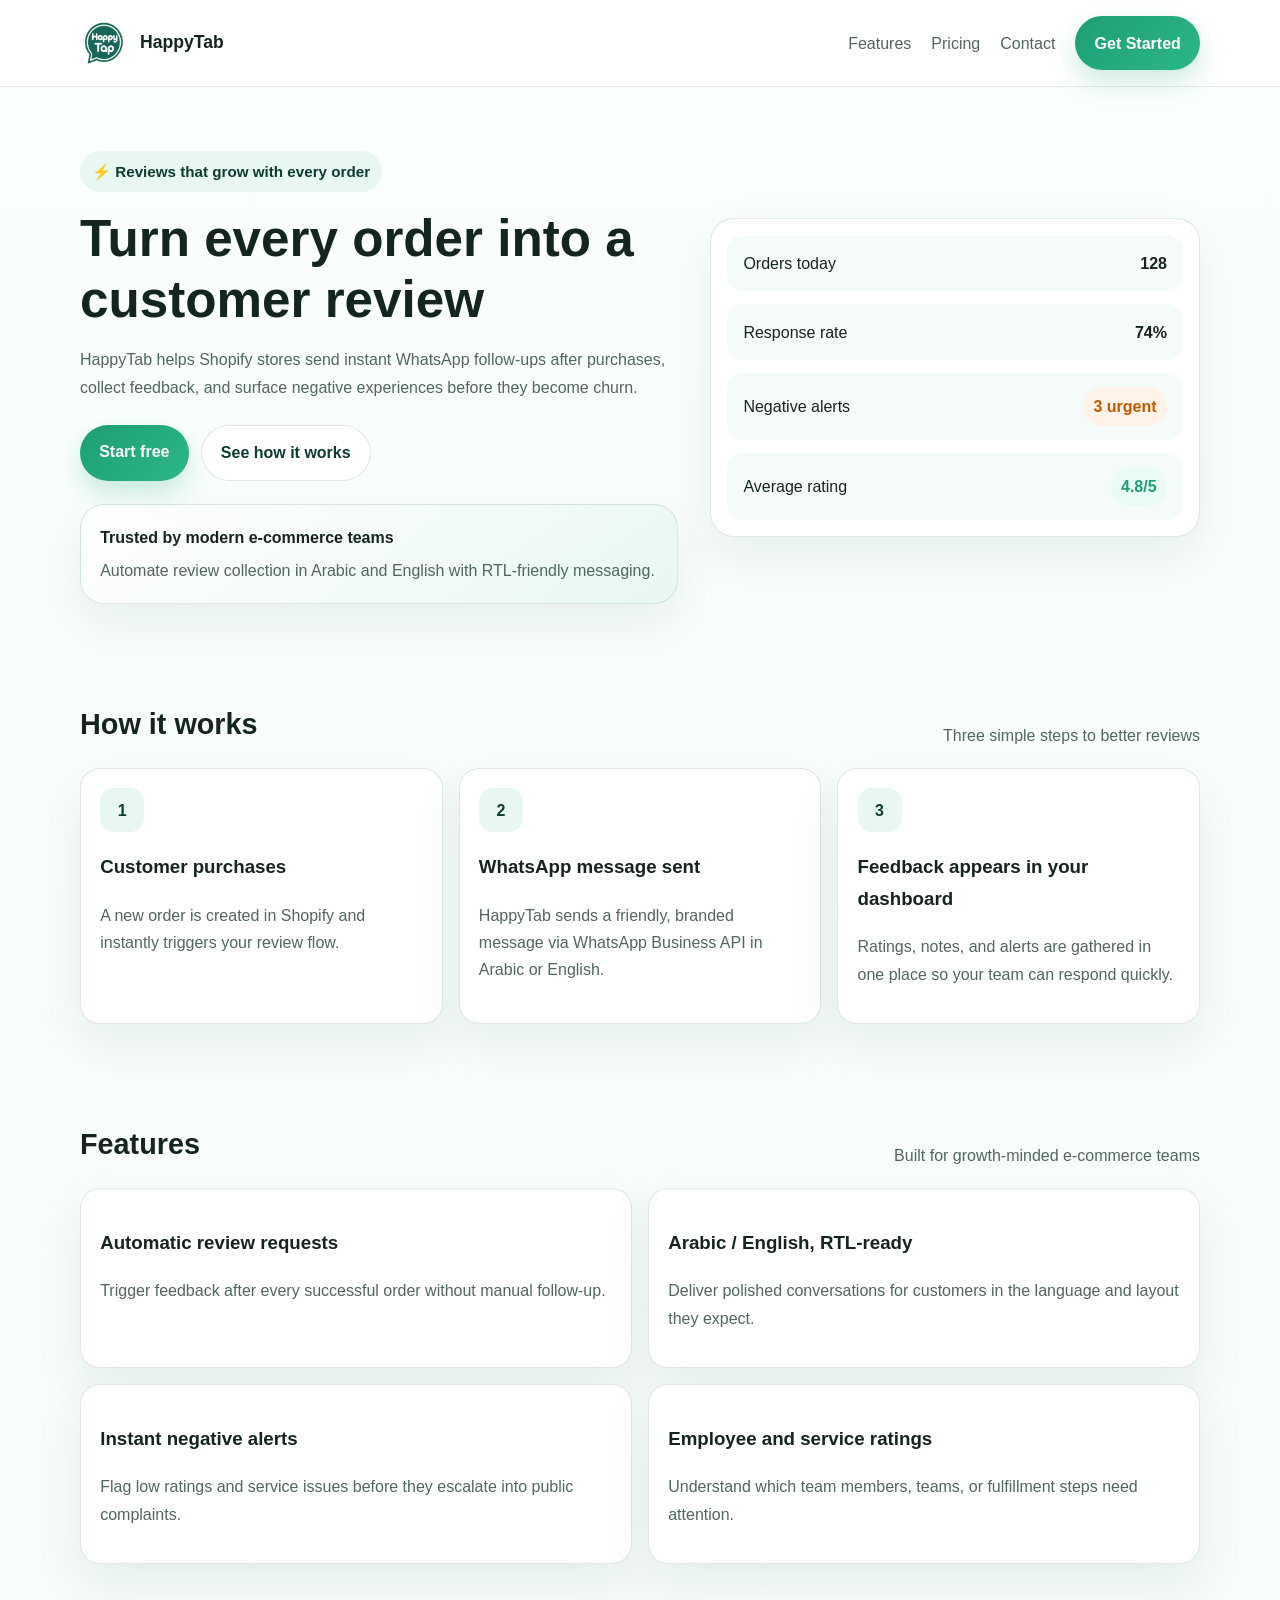
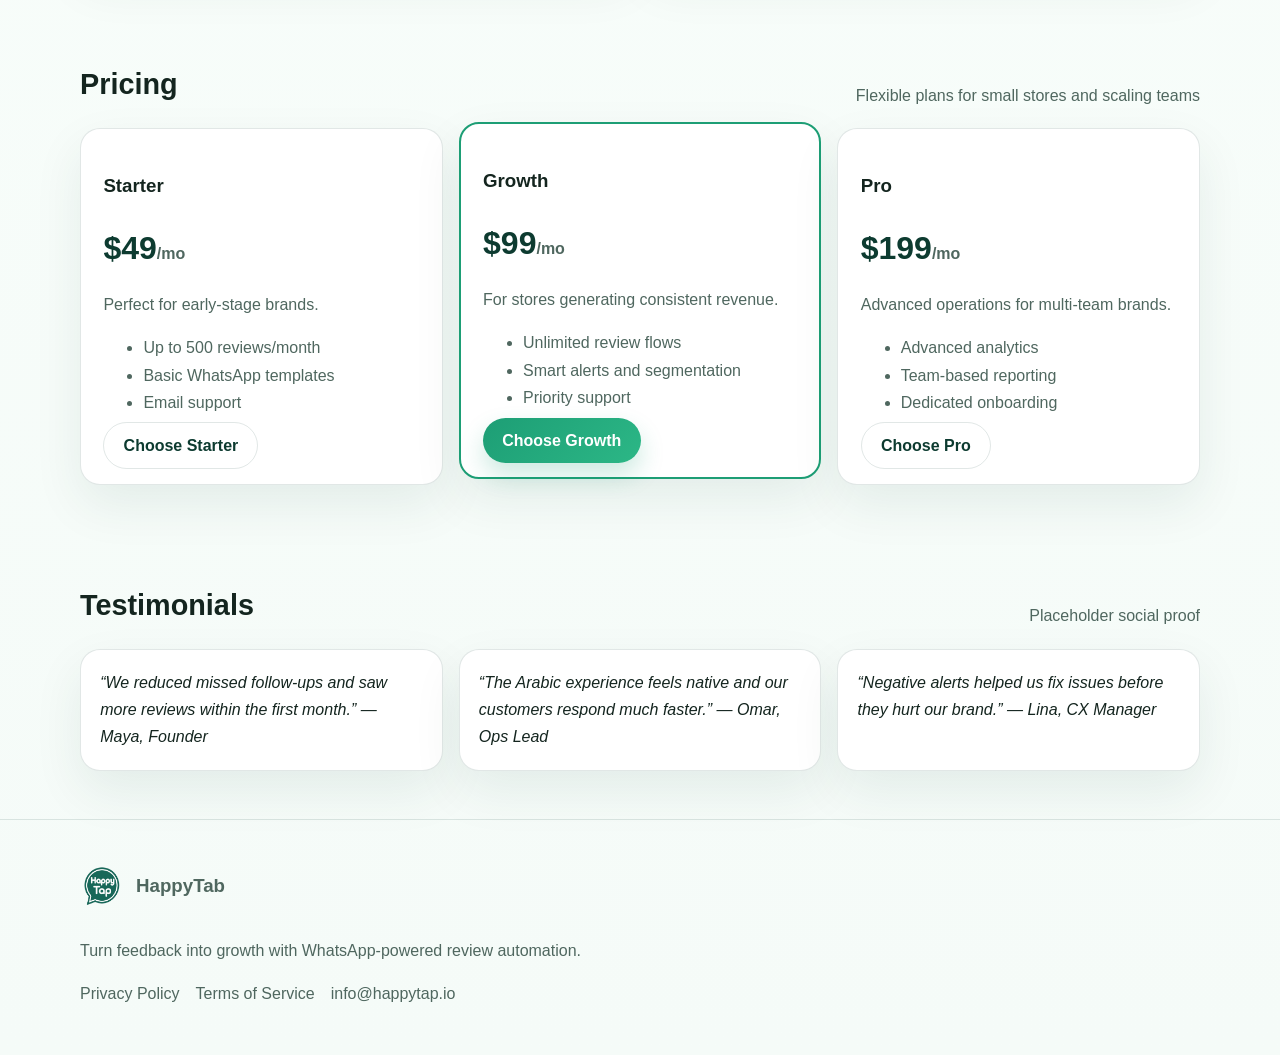
==== index.html @ e8a2445d "Update contact email" ====
<!DOCTYPE html>
<html lang="en" dir="ltr">
  <head>
    <meta charset="UTF-8" />
    <meta name="viewport" content="width=device-width, initial-scale=1.0" />
    <title>HappyTab | Measure Customer Satisfaction on WhatsApp</title>
    <meta
      name="description"
      content="HappyTab helps Shopify stores collect, manage, and act on customer reviews through WhatsApp." />
    <style>
      :root {
        --green-950: #0d3b30;
        --green-700: #1d9e75;
        --green-600: #2cb786;
        --green-100: #e8f7f1;
        --text: #14251f;
        --muted: #4f675f;
        --border: rgba(13, 59, 48, 0.12);
        --bg: #f5fbf8;
        --white: #ffffff;
        --shadow: 0 20px 50px rgba(13, 59, 48, 0.08);
      }

      * { box-sizing: border-box; }
      html { scroll-behavior: smooth; }
      body {
        margin: 0;
        font-family: Inter, "Segoe UI", Tahoma, Arial, sans-serif;
        color: var(--text);
        background: linear-gradient(180deg, #fafffc 0%, var(--bg) 100%);
        line-height: 1.7;
        text-align: left;
      }
      a { color: inherit; text-decoration: none; }
      img { max-width: 100%; display: block; }

      .container {
        width: min(1120px, calc(100% - 2rem));
        margin: 0 auto;
      }

      .topbar {
        position: sticky;
        top: 0;
        z-index: 10;
        background: rgba(255, 255, 255, 0.9);
        backdrop-filter: blur(10px);
        border-bottom: 1px solid var(--border);
      }
      .nav {
        display: flex;
        align-items: center;
        justify-content: space-between;
        padding: 1rem 0;
        gap: 1rem;
      }
      .brand {
        display: flex;
        align-items: center;
        gap: 0.75rem;
        font-weight: 800;
        font-size: 1.1rem;
      }
      .brand-logo {
        width: 48px;
        height: 48px;
        object-fit: contain;
        flex-shrink: 0;
      }
      .footer-brand {
        display: flex;
        align-items: center;
        gap: 0.75rem;
        margin-bottom: 0.5rem;
      }
      .footer-logo {
        width: 44px;
        height: 44px;
        object-fit: contain;
        flex-shrink: 0;
      }
      .nav-links {
        display: flex;
        align-items: center;
        gap: 1.25rem;
        color: var(--muted);
        margin-left: auto;
      }
      .nav-links a:hover { color: var(--green-950); }
      .btn {
        border: 0;
        border-radius: 999px;
        padding: 0.85rem 1.2rem;
        font-weight: 700;
        cursor: pointer;
      }
      .btn-primary {
        background: linear-gradient(135deg, var(--green-700), var(--green-600));
        color: white;
        box-shadow: 0 12px 24px rgba(29, 158, 117, 0.22);
      }
      .btn-secondary {
        background: white;
        color: var(--green-950);
        border: 1px solid var(--border);
      }

      .hero {
        padding: 4rem 0 3rem;
        display: grid;
        grid-template-columns: 1.1fr 0.9fr;
        gap: 2rem;
        align-items: center;
      }
      .eyebrow {
        display: inline-flex;
        align-items: center;
        gap: 0.4rem;
        background: var(--green-100);
        color: var(--green-950);
        padding: 0.45rem 0.75rem;
        border-radius: 999px;
        font-size: 0.95rem;
        font-weight: 700;
        margin-bottom: 1rem;
      }
      h1 {
        font-size: clamp(2rem, 4vw, 3.3rem);
        line-height: 1.2;
        margin: 0 0 1rem;
      }
      .hero p, section p, .card p, .testimonial p {
        color: var(--muted);
      }
      .hero-actions {
        display: flex;
        flex-wrap: wrap;
        gap: 0.75rem;
        margin-top: 1.5rem;
      }
      .hero-card {
        background: linear-gradient(145deg, white, var(--green-100));
        border: 1px solid var(--border);
        border-radius: 24px;
        padding: 1.2rem;
        box-shadow: var(--shadow);
      }
      .hero-visual {
        border-radius: 24px;
        padding: 1rem;
        background: white;
        border: 1px solid var(--border);
        box-shadow: var(--shadow);
      }
      .dashboard {
        display: grid;
        gap: 0.8rem;
      }
      .stat-row {
        display: flex;
        justify-content: space-between;
        align-items: center;
        background: var(--bg);
        padding: 0.9rem 1rem;
        border-radius: 16px;
      }
      .pill {
        display: inline-flex;
        align-items: center;
        gap: 0.35rem;
        padding: 0.35rem 0.65rem;
        border-radius: 999px;
        font-weight: 700;
      }
      .pill.good { background: #eafbf5; color: var(--green-700); }
      .pill.bad { background: #fff3e9; color: #c25b00; }

      section { padding: 3rem 0; }
      .section-title {
        display: flex;
        justify-content: space-between;
        align-items: end;
        gap: 1rem;
        margin-bottom: 1.2rem;
      }
      .section-title h2 {
        font-size: clamp(1.35rem, 2.4vw, 1.8rem);
        margin: 0;
      }
      .grid { display: grid; gap: 1rem; }
      .steps { grid-template-columns: repeat(3, minmax(0, 1fr)); }
      .card {
        background: white;
        border: 1px solid var(--border);
        border-radius: 20px;
        padding: 1.2rem;
        box-shadow: var(--shadow);
      }
      .card-number {
        width: 44px;
        height: 44px;
        display: grid;
        place-items: center;
        border-radius: 14px;
        margin-bottom: 0.8rem;
        background: var(--green-100);
        color: var(--green-950);
        font-weight: 800;
      }
      .features { grid-template-columns: repeat(2, minmax(0, 1fr)); }
      .price-grid { grid-template-columns: repeat(3, minmax(0, 1fr)); }
      .price-card {
        padding: 1.4rem;
        position: relative;
      }
      .price-card.featured {
        border: 2px solid var(--green-700);
        transform: translateY(-6px);
      }
      .price-tag {
        font-size: 2rem;
        font-weight: 800;
        color: var(--green-950);
      }
      .price-card ul { padding-right: 1rem; color: var(--muted); }
      .testimonial-grid { grid-template-columns: repeat(3, minmax(0, 1fr)); }
      .testimonial { font-style: italic; }

      footer {
        padding: 2rem 0 3rem;
        border-top: 1px solid var(--border);
        color: var(--muted);
      }
      .footer-links {
        display: flex;
        flex-wrap: wrap;
        gap: 1rem;
        margin-top: 0.7rem;
      }

      @media (max-width: 900px) {
        .hero, .steps, .features, .price-grid, .testimonial-grid {
          grid-template-columns: 1fr;
        }
        .hero { padding-top: 2.5rem; }
      }
      @media (max-width: 640px) {
        .nav {
          flex-direction: column;
          align-items: flex-start;
        }
        .nav-links {
          flex-wrap: wrap;
        }
        .brand-logo {
          width: 42px;
          height: 42px;
        }
        .footer-logo {
          width: 38px;
          height: 38px;
        }
      }
    </style>
  </head>
  <body>
    <header class="topbar">
      <div class="container nav">
        <a href="#" class="brand">
          <img src="HappyTap-transparent.png" alt="HappyTap logo" class="brand-logo" />
          <span>HappyTab</span>
        </a>
        <nav class="nav-links">
          <a href="#features">Features</a>
          <a href="#pricing">Pricing</a>
          <a href="#contact">Contact</a>
          <a href="index.html#contact" class="btn btn-primary">Get Started</a>
        </nav>
      </div>
    </header>

    <main>
      <section class="container hero">
        <div>
          <div class="eyebrow">⚡ Reviews that grow with every order</div>
          <h1>Turn every order into a customer review</h1>
          <p>
            HappyTab helps Shopify stores send instant WhatsApp follow-ups after purchases,
            collect feedback, and surface negative experiences before they become churn.
          </p>
          <div class="hero-actions">
            <a href="#pricing" class="btn btn-primary">Start free</a>
            <a href="#how-it-works" class="btn btn-secondary">See how it works</a>
          </div>
          <div class="hero-card" style="margin-top: 1.4rem;">
            <strong>Trusted by modern e-commerce teams</strong>
            <p style="margin: 0.35rem 0 0;">Automate review collection in Arabic and English with RTL-friendly messaging.</p>
          </div>
        </div>
        <div class="hero-visual">
          <div class="dashboard">
            <div class="stat-row">
              <span>Orders today</span>
              <strong>128</strong>
            </div>
            <div class="stat-row">
              <span>Response rate</span>
              <strong>74%</strong>
            </div>
            <div class="stat-row">
              <span>Negative alerts</span>
              <strong class="pill bad">3 urgent</strong>
            </div>
            <div class="stat-row">
              <span>Average rating</span>
              <strong class="pill good">4.8/5</strong>
            </div>
          </div>
        </div>
      </section>

      <section id="how-it-works" class="container">
        <div class="section-title">
          <h2>How it works</h2>
          <span style="color: var(--muted);">Three simple steps to better reviews</span>
        </div>
        <div class="grid steps">
          <article class="card">
            <div class="card-number">1</div>
            <h3>Customer purchases</h3>
            <p>A new order is created in Shopify and instantly triggers your review flow.</p>
          </article>
          <article class="card">
            <div class="card-number">2</div>
            <h3>WhatsApp message sent</h3>
            <p>HappyTab sends a friendly, branded message via WhatsApp Business API in Arabic or English.</p>
          </article>
          <article class="card">
            <div class="card-number">3</div>
            <h3>Feedback appears in your dashboard</h3>
            <p>Ratings, notes, and alerts are gathered in one place so your team can respond quickly.</p>
          </article>
        </div>
      </section>

      <section id="features" class="container">
        <div class="section-title">
          <h2>Features</h2>
          <span style="color: var(--muted);">Built for growth-minded e-commerce teams</span>
        </div>
        <div class="grid features">
          <article class="card">
            <h3>Automatic review requests</h3>
            <p>Trigger feedback after every successful order without manual follow-up.</p>
          </article>
          <article class="card">
            <h3>Arabic / English, RTL-ready</h3>
            <p>Deliver polished conversations for customers in the language and layout they expect.</p>
          </article>
          <article class="card">
            <h3>Instant negative alerts</h3>
            <p>Flag low ratings and service issues before they escalate into public complaints.</p>
          </article>
          <article class="card">
            <h3>Employee and service ratings</h3>
            <p>Understand which team members, teams, or fulfillment steps need attention.</p>
          </article>
        </div>
      </section>

      <section id="pricing" class="container">
        <div class="section-title">
          <h2>Pricing</h2>
          <span style="color: var(--muted);">Flexible plans for small stores and scaling teams</span>
        </div>
        <div class="grid price-grid">
          <article class="card price-card">
            <h3>Starter</h3>
            <div class="price-tag">$49<span style="font-size: 1rem; color: var(--muted);">/mo</span></div>
            <p>Perfect for early-stage brands.</p>
            <ul>
              <li>Up to 500 reviews/month</li>
              <li>Basic WhatsApp templates</li>
              <li>Email support</li>
            </ul>
            <a href="#contact" class="btn btn-secondary">Choose Starter</a>
          </article>
          <article class="card price-card featured">
            <h3>Growth</h3>
            <div class="price-tag">$99<span style="font-size: 1rem; color: var(--muted);">/mo</span></div>
            <p>For stores generating consistent revenue.</p>
            <ul>
              <li>Unlimited review flows</li>
              <li>Smart alerts and segmentation</li>
              <li>Priority support</li>
            </ul>
            <a href="#contact" class="btn btn-primary">Choose Growth</a>
          </article>
          <article class="card price-card">
            <h3>Pro</h3>
            <div class="price-tag">$199<span style="font-size: 1rem; color: var(--muted);">/mo</span></div>
            <p>Advanced operations for multi-team brands.</p>
            <ul>
              <li>Advanced analytics</li>
              <li>Team-based reporting</li>
              <li>Dedicated onboarding</li>
            </ul>
            <a href="#contact" class="btn btn-secondary">Choose Pro</a>
          </article>
        </div>
      </section>

      <section class="container">
        <div class="section-title">
          <h2>Testimonials</h2>
          <span style="color: var(--muted);">Placeholder social proof</span>
        </div>
        <div class="grid testimonial-grid">
          <article class="card testimonial">
            “We reduced missed follow-ups and saw more reviews within the first month.” — Maya, Founder
          </article>
          <article class="card testimonial">
            “The Arabic experience feels native and our customers respond much faster.” — Omar, Ops Lead
          </article>
          <article class="card testimonial">
            “Negative alerts helped us fix issues before they hurt our brand.” — Lina, CX Manager
          </article>
        </div>
      </section>
    </main>

    <footer id="contact">
      <div class="container">
        <div class="footer-brand">
          <img src="HappyTap-transparent.png" alt="HappyTap logo" class="footer-logo" />
          <h3>HappyTab</h3>
        </div>
        <p>Turn feedback into growth with WhatsApp-powered review automation.</p>
        <div class="footer-links">
          <a href="privacy.html">Privacy Policy</a>
          <a href="terms.html">Terms of Service</a>
          <a href="mailto:info@happytap.io">info@happytap.io</a>
        </div>
      </div>
    </footer>
  </body>
</html>
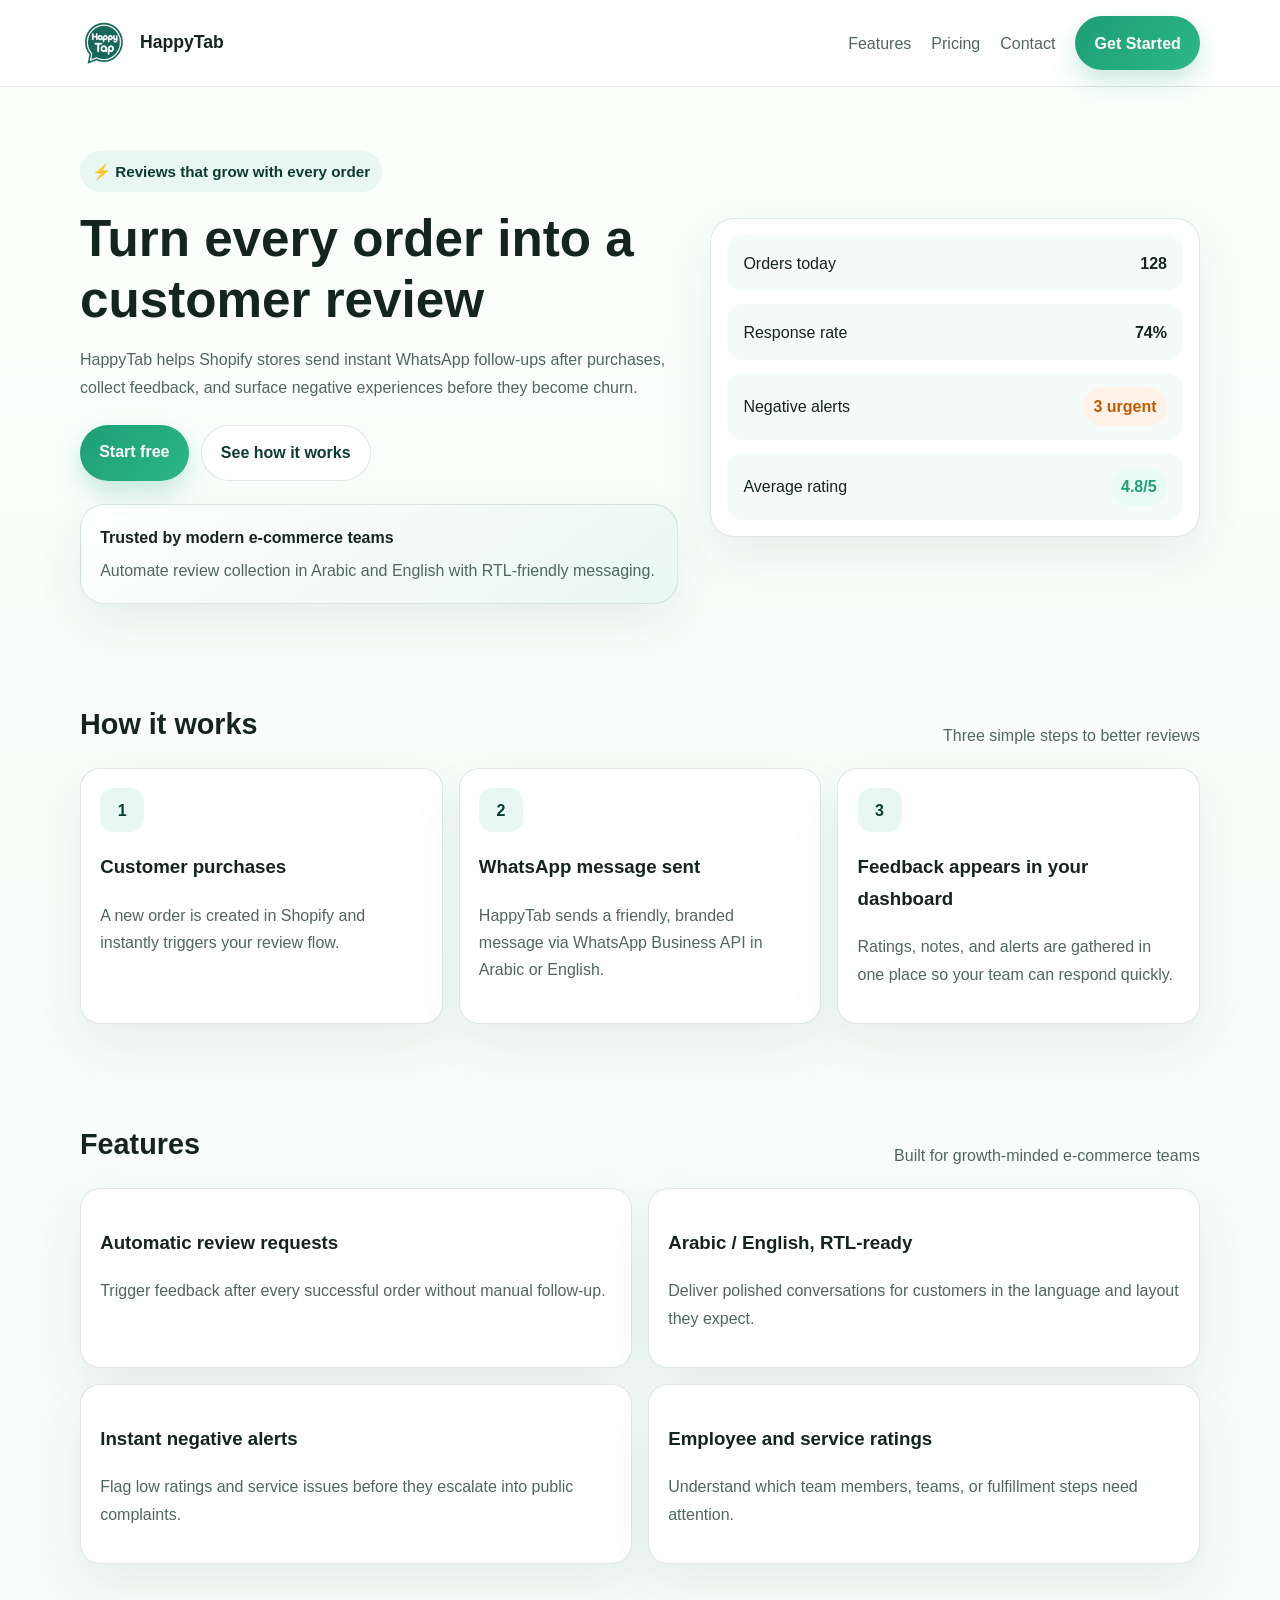
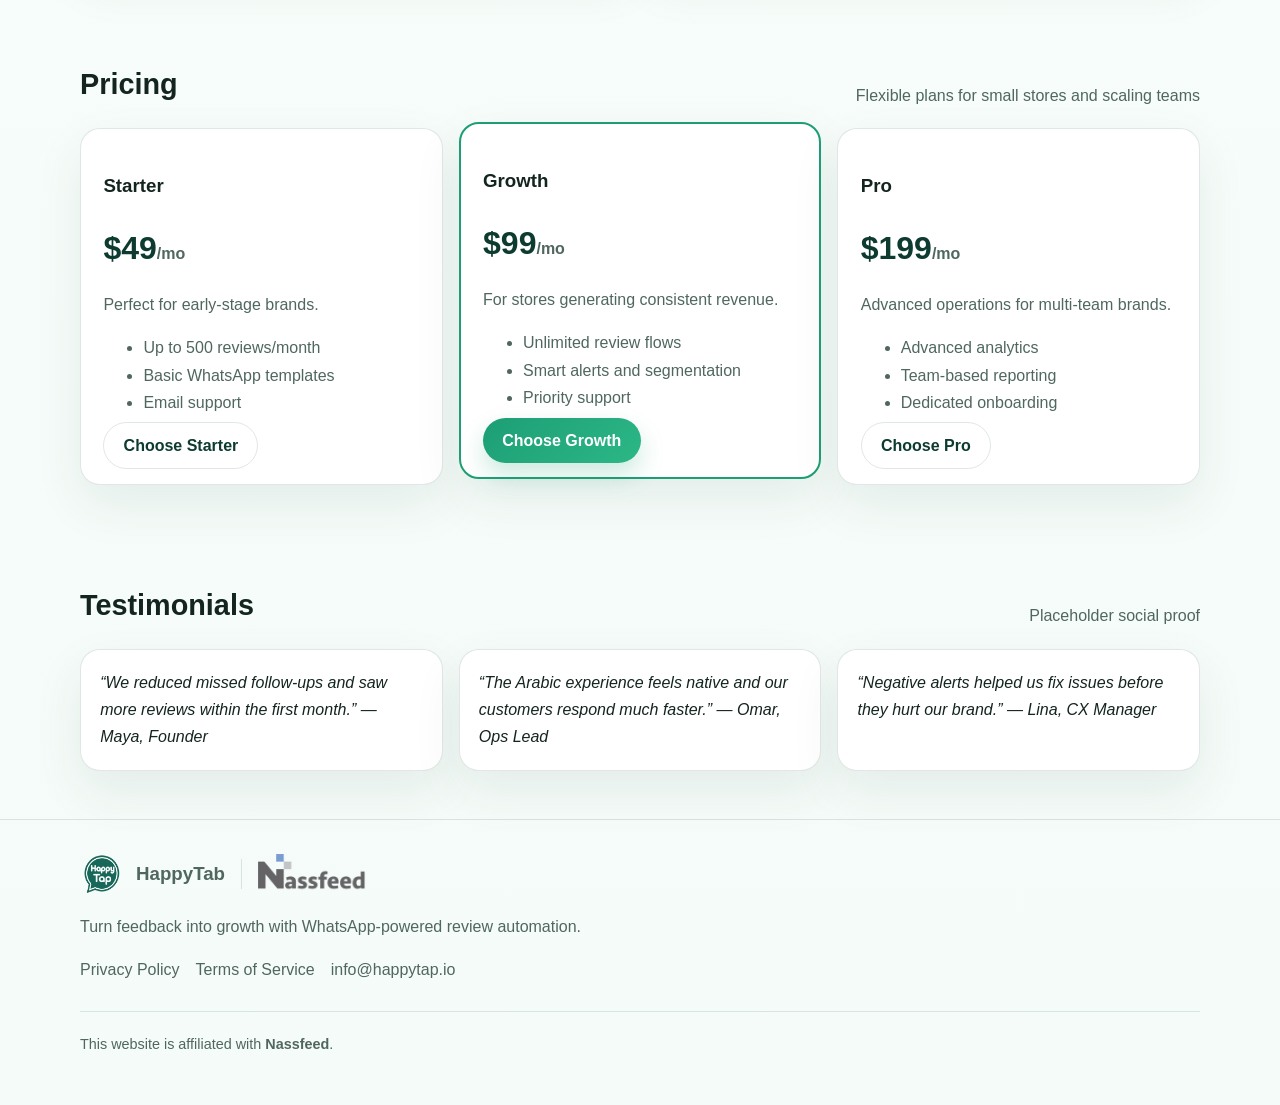
==== commit d2bcca4c: "Add Nassfeed affiliation to footer and legal pages Place the Nassfeed logo beside the HappyTab brand" ====
--- a/index.html
+++ b/index.html
@@ -70,14 +70,29 @@
       .footer-brand {
         display: flex;
         align-items: center;
+        flex-wrap: wrap;
         gap: 0.75rem;
         margin-bottom: 0.5rem;
       }
+      .footer-brand h3 { margin: 0; }
       .footer-logo {
         width: 44px;
         height: 44px;
         object-fit: contain;
         flex-shrink: 0;
+      }
+      .brand-divider {
+        width: 1px;
+        height: 30px;
+        background: var(--border);
+        margin: 0 0.25rem;
+      }
+      .footer-nassfeed {
+        width: 108px;
+        height: auto;
+        flex-shrink: 0;
+        /* the source image carries empty space below the wordmark */
+        transform: translateY(2px);
       }
       .nav-links {
         display: flex;
@@ -236,6 +251,13 @@
         flex-wrap: wrap;
         gap: 1rem;
         margin-top: 0.7rem;
+      }
+      .company-note {
+        margin-top: 1.75rem;
+        padding-top: 1.25rem;
+        border-top: 1px solid var(--border);
+        font-size: 0.9rem;
+        color: var(--muted);
       }
 
       @media (max-width: 900px) {
@@ -434,6 +456,8 @@
         <div class="footer-brand">
           <img src="HappyTap-transparent.png" alt="HappyTap logo" class="footer-logo" />
           <h3>HappyTab</h3>
+          <span class="brand-divider" aria-hidden="true"></span>
+          <img src="nassfeed-logo.webp" alt="Nassfeed" class="footer-nassfeed" />
         </div>
         <p>Turn feedback into growth with WhatsApp-powered review automation.</p>
         <div class="footer-links">
@@ -441,6 +465,9 @@
           <a href="terms.html">Terms of Service</a>
           <a href="mailto:info@happytap.io">info@happytap.io</a>
         </div>
+        <div class="company-note">
+          This website is affiliated with <strong>Nassfeed</strong>.
+        </div>
       </div>
     </footer>
   </body>
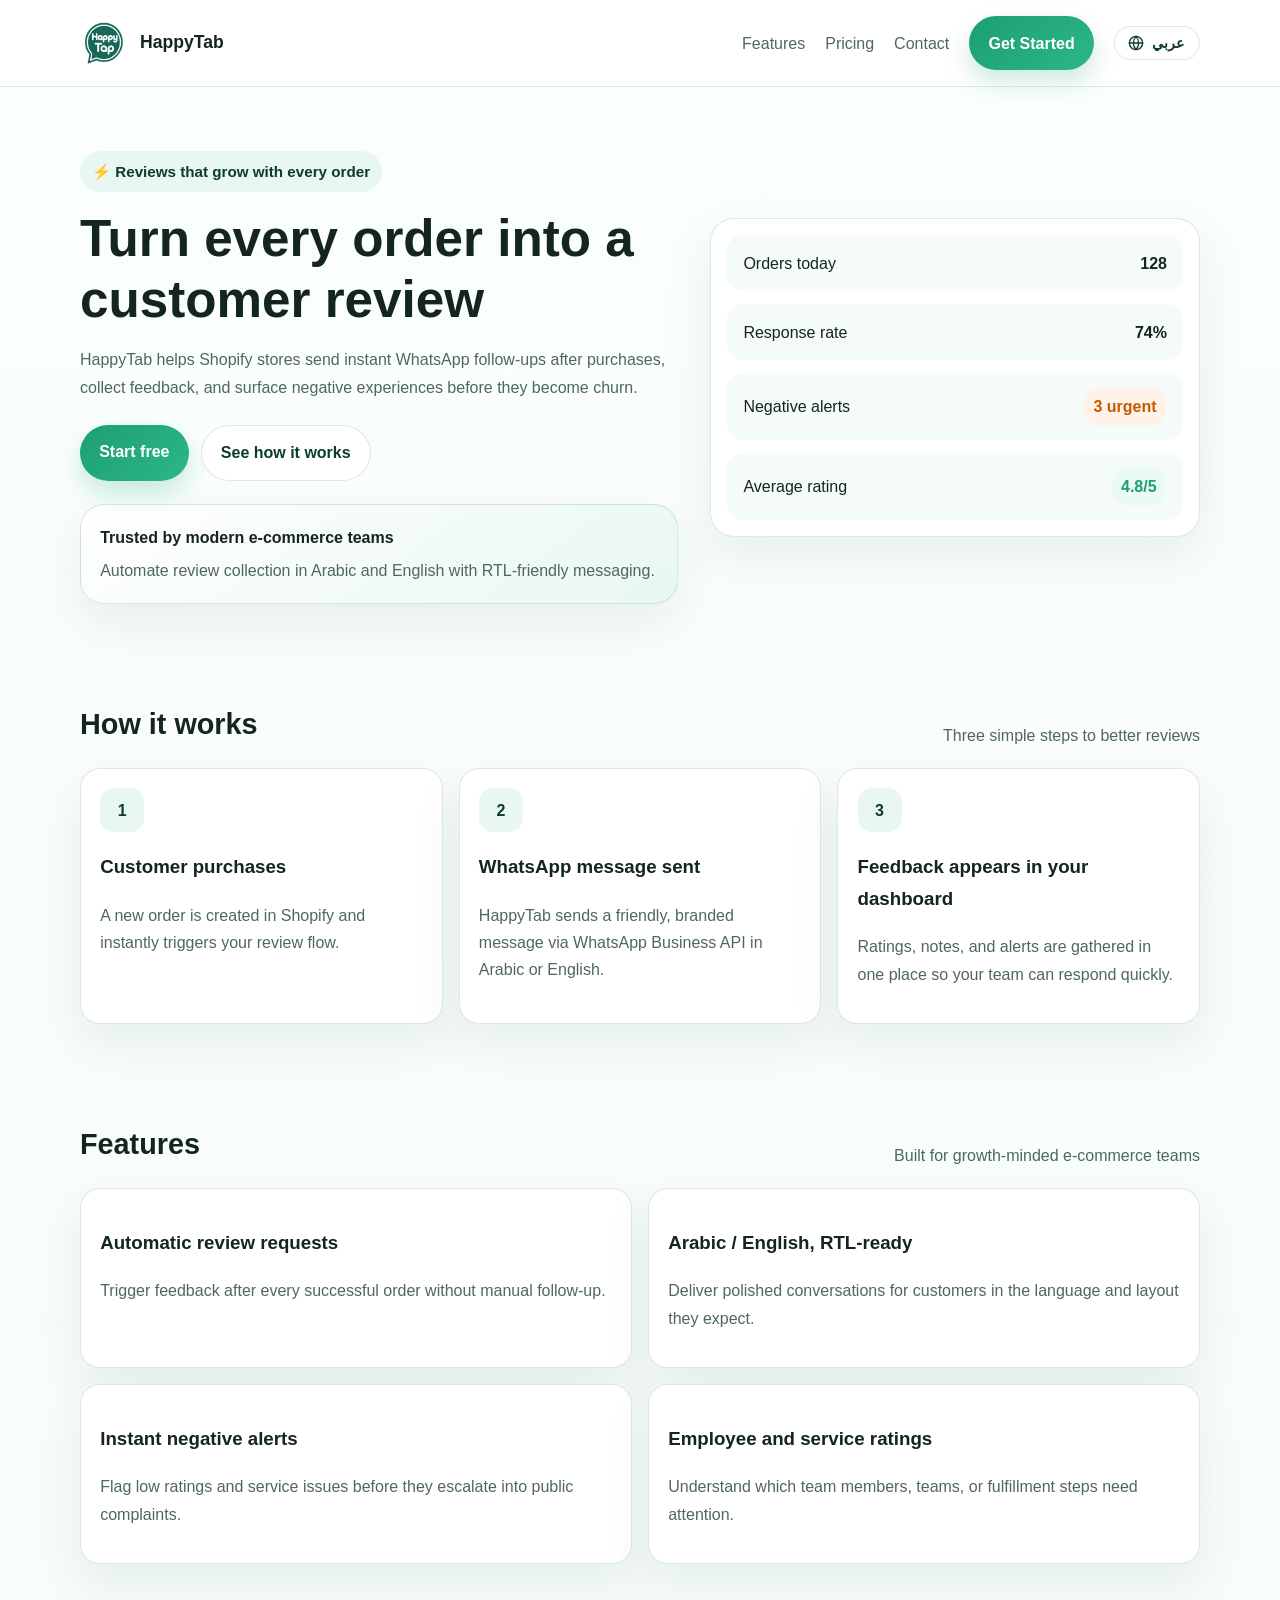
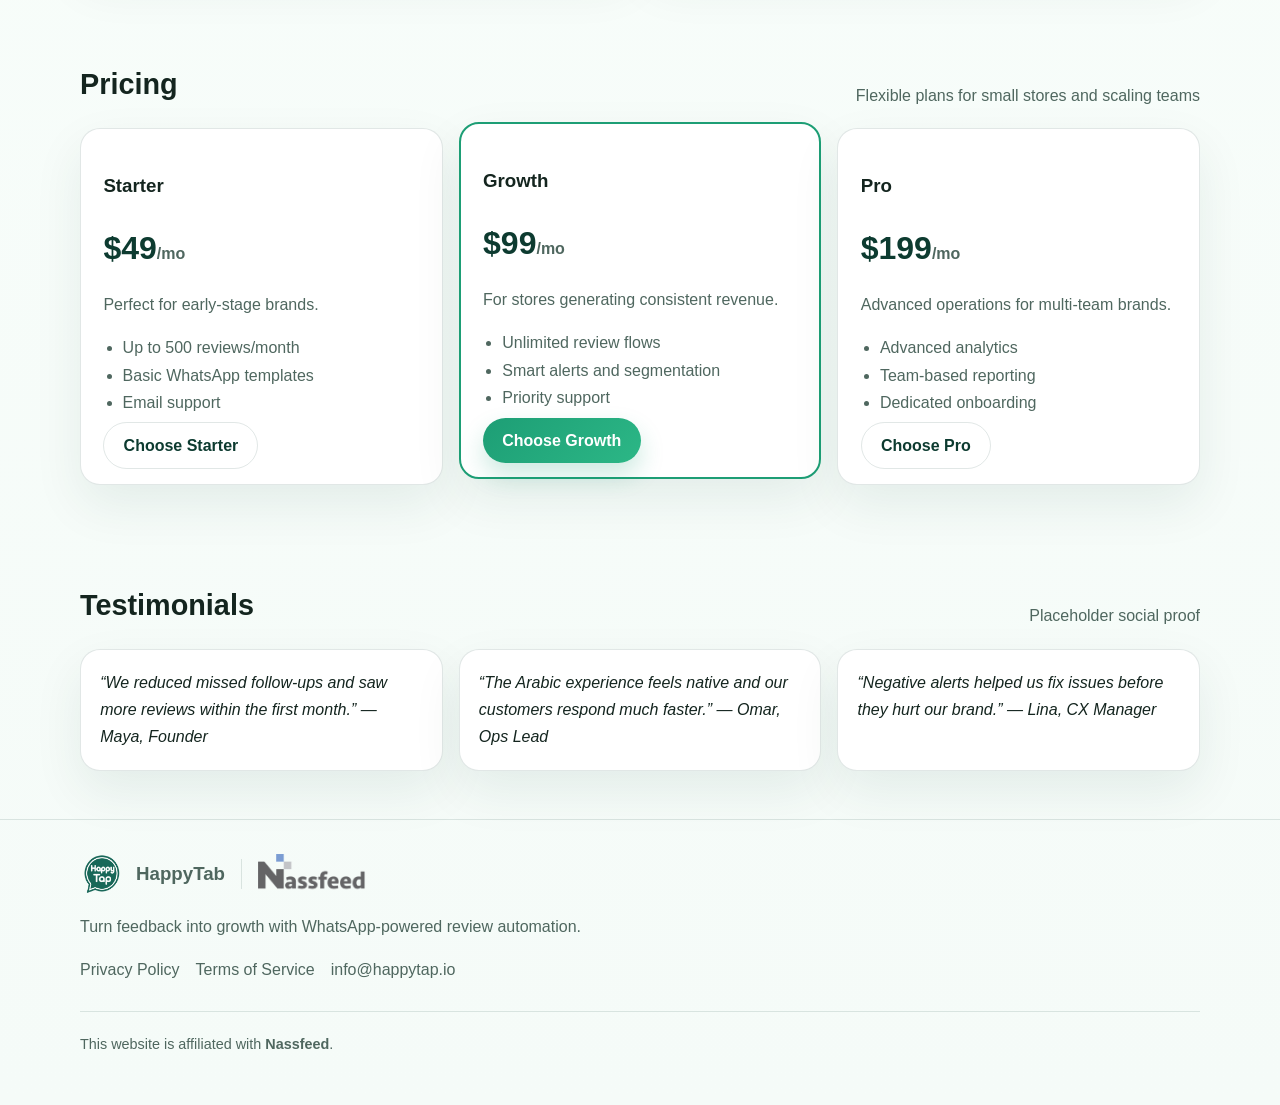
==== commit e0c16dea: "Add Arabic language support with RTL layout Introduce lang.js: a shared EN/AR dictionary plus a swit" ====
--- a/index.html
+++ b/index.html
@@ -3,10 +3,31 @@
   <head>
     <meta charset="UTF-8" />
     <meta name="viewport" content="width=device-width, initial-scale=1.0" />
-    <title>HappyTab | Measure Customer Satisfaction on WhatsApp</title>
+    <title data-i18n="index.title">HappyTab | Measure Customer Satisfaction on WhatsApp</title>
     <meta
       name="description"
+      data-i18n-content="index.desc"
       content="HappyTab helps Shopify stores collect, manage, and act on customer reviews through WhatsApp." />
+
+    <!-- Resolve the language before first paint so the page never flashes LTR then flips. -->
+    <script>
+      (function () {
+        var saved;
+        try { saved = localStorage.getItem("happytab-lang"); } catch (e) {}
+        var lang = saved === "ar" || saved === "en"
+          ? saved
+          : /^ar\b/i.test(navigator.language || "") ? "ar" : "en";
+        document.documentElement.lang = lang;
+        document.documentElement.dir = lang === "ar" ? "rtl" : "ltr";
+      })();
+    </script>
+
+    <link rel="preconnect" href="https://fonts.googleapis.com" />
+    <link rel="preconnect" href="https://fonts.gstatic.com" crossorigin />
+    <link
+      href="https://fonts.googleapis.com/css2?family=Tajawal:wght@400;500;700;800&display=swap"
+      rel="stylesheet" />
+
     <style>
       :root {
         --green-950: #0d3b30;
@@ -29,7 +50,13 @@
         color: var(--text);
         background: linear-gradient(180deg, #fafffc 0%, var(--bg) 100%);
         line-height: 1.7;
-        text-align: left;
+        text-align: start;
+      }
+      /* Arabic gets its own face — Inter has no Arabic coverage and the
+         fallback renders unevenly next to the Latin headings. */
+      html[lang="ar"] body {
+        font-family: Tajawal, "Segoe UI", Tahoma, Arial, sans-serif;
+        line-height: 1.85;
       }
       a { color: inherit; text-decoration: none; }
       img { max-width: 100%; display: block; }
@@ -99,7 +126,7 @@
         align-items: center;
         gap: 1.25rem;
         color: var(--muted);
-        margin-left: auto;
+        margin-inline-start: auto;
       }
       .nav-links a:hover { color: var(--green-950); }
       .btn {
@@ -118,6 +145,38 @@
         background: white;
         color: var(--green-950);
         border: 1px solid var(--border);
+      }
+
+      .lang-toggle {
+        display: inline-flex;
+        align-items: center;
+        gap: 0.4rem;
+        background: white;
+        color: var(--green-950);
+        border: 1px solid var(--border);
+        border-radius: 999px;
+        padding: 0.5rem 0.85rem;
+        font-family: inherit;
+        font-size: 0.9rem;
+        font-weight: 700;
+        line-height: 1;
+        cursor: pointer;
+        transition: border-color 0.15s ease, color 0.15s ease;
+      }
+      .lang-toggle:hover {
+        border-color: var(--green-600);
+        color: var(--green-700);
+      }
+      .lang-toggle svg {
+        width: 16px;
+        height: 16px;
+        flex-shrink: 0;
+      }
+      /* The label swaps between "عربي" and "EN" — reserve room so the
+         surrounding nav doesn't shift when it changes. */
+      .lang-toggle .lang-text {
+        min-width: 2.4em;
+        text-align: center;
       }
 
       .hero {
@@ -144,6 +203,7 @@
         line-height: 1.2;
         margin: 0 0 1rem;
       }
+      html[lang="ar"] h1 { line-height: 1.35; }
       .hero p, section p, .card p, .testimonial p {
         color: var(--muted);
       }
@@ -236,10 +296,19 @@
         font-size: 2rem;
         font-weight: 800;
         color: var(--green-950);
-      }
-      .price-card ul { padding-right: 1rem; color: var(--muted); }
+        /* keep "$49/mo" reading left-to-right even on the RTL page */
+        direction: ltr;
+        text-align: start;
+      }
+      .price-card ul {
+        padding-inline-start: 1.2rem;
+        padding-inline-end: 0;
+        color: var(--muted);
+      }
       .testimonial-grid { grid-template-columns: repeat(3, minmax(0, 1fr)); }
       .testimonial { font-style: italic; }
+      /* Arabic has no true italic — faux-slanting it looks broken. */
+      html[lang="ar"] .testimonial { font-style: normal; }
 
       footer {
         padding: 2rem 0 3rem;
@@ -273,6 +342,7 @@
         }
         .nav-links {
           flex-wrap: wrap;
+          margin-inline-start: 0;
         }
         .brand-logo {
           width: 42px;
@@ -293,10 +363,19 @@
           <span>HappyTab</span>
         </a>
         <nav class="nav-links">
-          <a href="#features">Features</a>
-          <a href="#pricing">Pricing</a>
-          <a href="#contact">Contact</a>
-          <a href="index.html#contact" class="btn btn-primary">Get Started</a>
+          <a href="#features" data-i18n="nav.features">Features</a>
+          <a href="#pricing" data-i18n="nav.pricing">Pricing</a>
+          <a href="#contact" data-i18n="nav.contact">Contact</a>
+          <a href="index.html#contact" class="btn btn-primary" data-i18n="nav.cta">Get Started</a>
+          <button type="button" id="lang-toggle" class="lang-toggle" aria-label="التبديل إلى العربية">
+            <svg viewBox="0 0 24 24" fill="none" stroke="currentColor" stroke-width="2"
+                 stroke-linecap="round" stroke-linejoin="round" aria-hidden="true">
+              <circle cx="12" cy="12" r="10" />
+              <path d="M2 12h20" />
+              <path d="M12 2a15.3 15.3 0 0 1 4 10 15.3 15.3 0 0 1-4 10 15.3 15.3 0 0 1-4-10 15.3 15.3 0 0 1 4-10z" />
+            </svg>
+            <span class="lang-text">عربي</span>
+          </button>
         </nav>
       </div>
     </header>
@@ -304,37 +383,37 @@
     <main>
       <section class="container hero">
         <div>
-          <div class="eyebrow">⚡ Reviews that grow with every order</div>
-          <h1>Turn every order into a customer review</h1>
-          <p>
+          <div class="eyebrow" data-i18n="hero.eyebrow">⚡ Reviews that grow with every order</div>
+          <h1 data-i18n="hero.h1">Turn every order into a customer review</h1>
+          <p data-i18n="hero.p">
             HappyTab helps Shopify stores send instant WhatsApp follow-ups after purchases,
             collect feedback, and surface negative experiences before they become churn.
           </p>
           <div class="hero-actions">
-            <a href="#pricing" class="btn btn-primary">Start free</a>
-            <a href="#how-it-works" class="btn btn-secondary">See how it works</a>
+            <a href="#pricing" class="btn btn-primary" data-i18n="hero.cta1">Start free</a>
+            <a href="#how-it-works" class="btn btn-secondary" data-i18n="hero.cta2">See how it works</a>
           </div>
           <div class="hero-card" style="margin-top: 1.4rem;">
-            <strong>Trusted by modern e-commerce teams</strong>
-            <p style="margin: 0.35rem 0 0;">Automate review collection in Arabic and English with RTL-friendly messaging.</p>
+            <strong data-i18n="hero.card.title">Trusted by modern e-commerce teams</strong>
+            <p style="margin: 0.35rem 0 0;" data-i18n="hero.card.p">Automate review collection in Arabic and English with RTL-friendly messaging.</p>
           </div>
         </div>
         <div class="hero-visual">
           <div class="dashboard">
             <div class="stat-row">
-              <span>Orders today</span>
+              <span data-i18n="dash.orders">Orders today</span>
               <strong>128</strong>
             </div>
             <div class="stat-row">
-              <span>Response rate</span>
+              <span data-i18n="dash.response">Response rate</span>
               <strong>74%</strong>
             </div>
             <div class="stat-row">
-              <span>Negative alerts</span>
-              <strong class="pill bad">3 urgent</strong>
+              <span data-i18n="dash.alerts">Negative alerts</span>
+              <strong class="pill bad" data-i18n="dash.alerts.value">3 urgent</strong>
             </div>
             <div class="stat-row">
-              <span>Average rating</span>
+              <span data-i18n="dash.rating">Average rating</span>
               <strong class="pill good">4.8/5</strong>
             </div>
           </div>
@@ -343,108 +422,108 @@
 
       <section id="how-it-works" class="container">
         <div class="section-title">
-          <h2>How it works</h2>
-          <span style="color: var(--muted);">Three simple steps to better reviews</span>
+          <h2 data-i18n="how.title">How it works</h2>
+          <span style="color: var(--muted);" data-i18n="how.sub">Three simple steps to better reviews</span>
         </div>
         <div class="grid steps">
           <article class="card">
             <div class="card-number">1</div>
-            <h3>Customer purchases</h3>
-            <p>A new order is created in Shopify and instantly triggers your review flow.</p>
+            <h3 data-i18n="how.1.h">Customer purchases</h3>
+            <p data-i18n="how.1.p">A new order is created in Shopify and instantly triggers your review flow.</p>
           </article>
           <article class="card">
             <div class="card-number">2</div>
-            <h3>WhatsApp message sent</h3>
-            <p>HappyTab sends a friendly, branded message via WhatsApp Business API in Arabic or English.</p>
+            <h3 data-i18n="how.2.h">WhatsApp message sent</h3>
+            <p data-i18n="how.2.p">HappyTab sends a friendly, branded message via WhatsApp Business API in Arabic or English.</p>
           </article>
           <article class="card">
             <div class="card-number">3</div>
-            <h3>Feedback appears in your dashboard</h3>
-            <p>Ratings, notes, and alerts are gathered in one place so your team can respond quickly.</p>
+            <h3 data-i18n="how.3.h">Feedback appears in your dashboard</h3>
+            <p data-i18n="how.3.p">Ratings, notes, and alerts are gathered in one place so your team can respond quickly.</p>
           </article>
         </div>
       </section>
 
       <section id="features" class="container">
         <div class="section-title">
-          <h2>Features</h2>
-          <span style="color: var(--muted);">Built for growth-minded e-commerce teams</span>
+          <h2 data-i18n="feat.title">Features</h2>
+          <span style="color: var(--muted);" data-i18n="feat.sub">Built for growth-minded e-commerce teams</span>
         </div>
         <div class="grid features">
           <article class="card">
-            <h3>Automatic review requests</h3>
-            <p>Trigger feedback after every successful order without manual follow-up.</p>
-          </article>
-          <article class="card">
-            <h3>Arabic / English, RTL-ready</h3>
-            <p>Deliver polished conversations for customers in the language and layout they expect.</p>
-          </article>
-          <article class="card">
-            <h3>Instant negative alerts</h3>
-            <p>Flag low ratings and service issues before they escalate into public complaints.</p>
-          </article>
-          <article class="card">
-            <h3>Employee and service ratings</h3>
-            <p>Understand which team members, teams, or fulfillment steps need attention.</p>
+            <h3 data-i18n="feat.1.h">Automatic review requests</h3>
+            <p data-i18n="feat.1.p">Trigger feedback after every successful order without manual follow-up.</p>
+          </article>
+          <article class="card">
+            <h3 data-i18n="feat.2.h">Arabic / English, RTL-ready</h3>
+            <p data-i18n="feat.2.p">Deliver polished conversations for customers in the language and layout they expect.</p>
+          </article>
+          <article class="card">
+            <h3 data-i18n="feat.3.h">Instant negative alerts</h3>
+            <p data-i18n="feat.3.p">Flag low ratings and service issues before they escalate into public complaints.</p>
+          </article>
+          <article class="card">
+            <h3 data-i18n="feat.4.h">Employee and service ratings</h3>
+            <p data-i18n="feat.4.p">Understand which team members, teams, or fulfillment steps need attention.</p>
           </article>
         </div>
       </section>
 
       <section id="pricing" class="container">
         <div class="section-title">
-          <h2>Pricing</h2>
-          <span style="color: var(--muted);">Flexible plans for small stores and scaling teams</span>
+          <h2 data-i18n="price.title">Pricing</h2>
+          <span style="color: var(--muted);" data-i18n="price.sub">Flexible plans for small stores and scaling teams</span>
         </div>
         <div class="grid price-grid">
           <article class="card price-card">
-            <h3>Starter</h3>
-            <div class="price-tag">$49<span style="font-size: 1rem; color: var(--muted);">/mo</span></div>
-            <p>Perfect for early-stage brands.</p>
+            <h3 data-i18n="price.starter.h">Starter</h3>
+            <div class="price-tag">$49<span style="font-size: 1rem; color: var(--muted);" data-i18n="price.permonth">/mo</span></div>
+            <p data-i18n="price.starter.p">Perfect for early-stage brands.</p>
             <ul>
-              <li>Up to 500 reviews/month</li>
-              <li>Basic WhatsApp templates</li>
-              <li>Email support</li>
+              <li data-i18n="price.starter.1">Up to 500 reviews/month</li>
+              <li data-i18n="price.starter.2">Basic WhatsApp templates</li>
+              <li data-i18n="price.starter.3">Email support</li>
             </ul>
-            <a href="#contact" class="btn btn-secondary">Choose Starter</a>
+            <a href="#contact" class="btn btn-secondary" data-i18n="price.starter.cta">Choose Starter</a>
           </article>
           <article class="card price-card featured">
-            <h3>Growth</h3>
-            <div class="price-tag">$99<span style="font-size: 1rem; color: var(--muted);">/mo</span></div>
-            <p>For stores generating consistent revenue.</p>
+            <h3 data-i18n="price.growth.h">Growth</h3>
+            <div class="price-tag">$99<span style="font-size: 1rem; color: var(--muted);" data-i18n="price.permonth">/mo</span></div>
+            <p data-i18n="price.growth.p">For stores generating consistent revenue.</p>
             <ul>
-              <li>Unlimited review flows</li>
-              <li>Smart alerts and segmentation</li>
-              <li>Priority support</li>
+              <li data-i18n="price.growth.1">Unlimited review flows</li>
+              <li data-i18n="price.growth.2">Smart alerts and segmentation</li>
+              <li data-i18n="price.growth.3">Priority support</li>
             </ul>
-            <a href="#contact" class="btn btn-primary">Choose Growth</a>
+            <a href="#contact" class="btn btn-primary" data-i18n="price.growth.cta">Choose Growth</a>
           </article>
           <article class="card price-card">
-            <h3>Pro</h3>
-            <div class="price-tag">$199<span style="font-size: 1rem; color: var(--muted);">/mo</span></div>
-            <p>Advanced operations for multi-team brands.</p>
+            <h3 data-i18n="price.pro.h">Pro</h3>
+            <div class="price-tag">$199<span style="font-size: 1rem; color: var(--muted);" data-i18n="price.permonth">/mo</span></div>
+            <p data-i18n="price.pro.p">Advanced operations for multi-team brands.</p>
             <ul>
-              <li>Advanced analytics</li>
-              <li>Team-based reporting</li>
-              <li>Dedicated onboarding</li>
+              <li data-i18n="price.pro.1">Advanced analytics</li>
+              <li data-i18n="price.pro.2">Team-based reporting</li>
+              <li data-i18n="price.pro.3">Dedicated onboarding</li>
             </ul>
-            <a href="#contact" class="btn btn-secondary">Choose Pro</a>
+            <a href="#contact" class="btn btn-secondary" data-i18n="price.pro.cta">Choose Pro</a>
           </article>
         </div>
       </section>
 
       <section class="container">
         <div class="section-title">
-          <h2>Testimonials</h2>
-          <span style="color: var(--muted);">Placeholder social proof</span>
+          <h2 data-i18n="test.title">Testimonials</h2>
+          <span style="color: var(--muted);" data-i18n="test.sub">Placeholder social proof</span>
         </div>
         <div class="grid testimonial-grid">
-          <article class="card testimonial">
+          <article class="card testimonial" data-i18n="test.1">
             “We reduced missed follow-ups and saw more reviews within the first month.” — Maya, Founder
           </article>
-          <article class="card testimonial">
+          <article class="card testimonial" data-i18n="test.2">
             “The Arabic experience feels native and our customers respond much faster.” — Omar, Ops Lead
           </article>
-          <article class="card testimonial">
+          <article class="card testimonial" data-i18n="test.3">
             “Negative alerts helped us fix issues before they hurt our brand.” — Lina, CX Manager
           </article>
         </div>
@@ -459,16 +538,18 @@
           <span class="brand-divider" aria-hidden="true"></span>
           <img src="nassfeed-logo.webp" alt="Nassfeed" class="footer-nassfeed" />
         </div>
-        <p>Turn feedback into growth with WhatsApp-powered review automation.</p>
+        <p data-i18n="footer.tagline">Turn feedback into growth with WhatsApp-powered review automation.</p>
         <div class="footer-links">
-          <a href="privacy.html">Privacy Policy</a>
-          <a href="terms.html">Terms of Service</a>
+          <a href="privacy.html" data-i18n="footer.privacy">Privacy Policy</a>
+          <a href="terms.html" data-i18n="footer.terms">Terms of Service</a>
           <a href="mailto:info@happytap.io">info@happytap.io</a>
         </div>
-        <div class="company-note">
+        <div class="company-note" data-i18n-html="footer.affiliation">
           This website is affiliated with <strong>Nassfeed</strong>.
         </div>
       </div>
     </footer>
+
+    <script src="lang.js" defer></script>
   </body>
 </html>
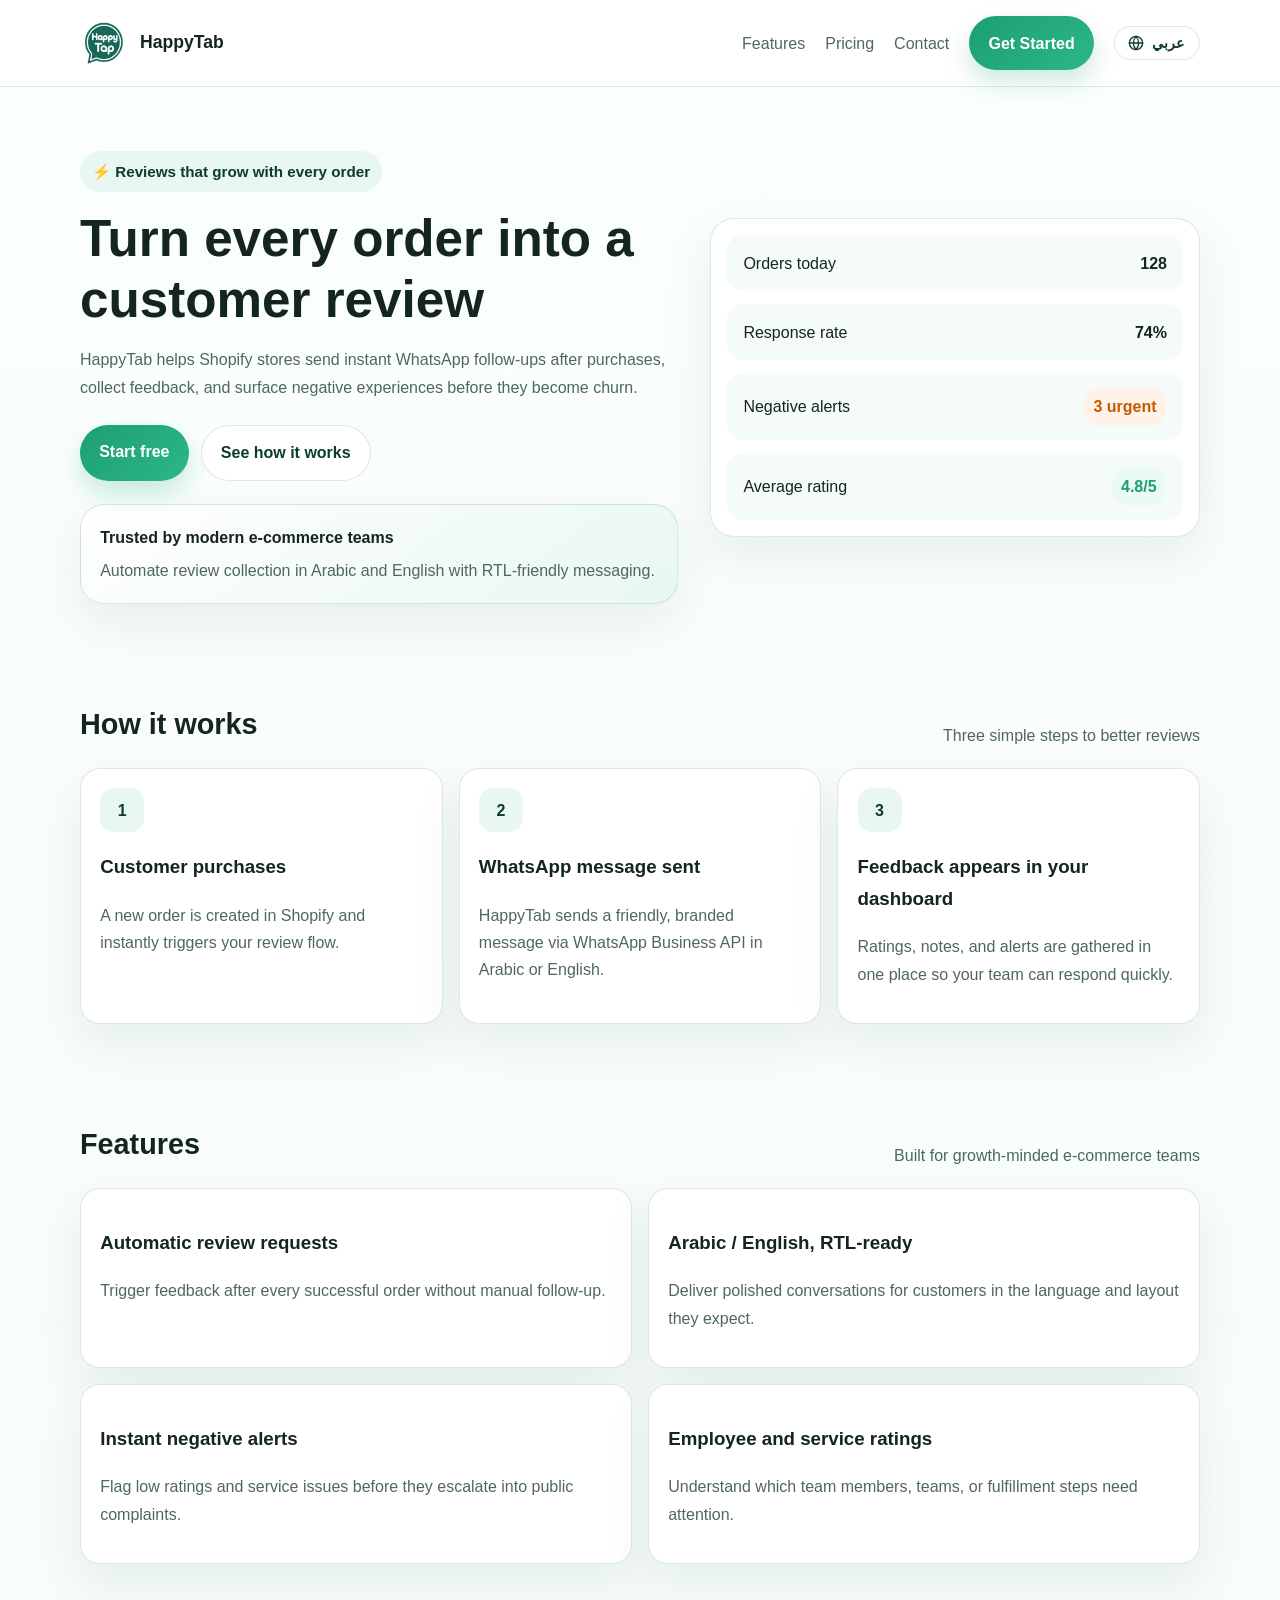
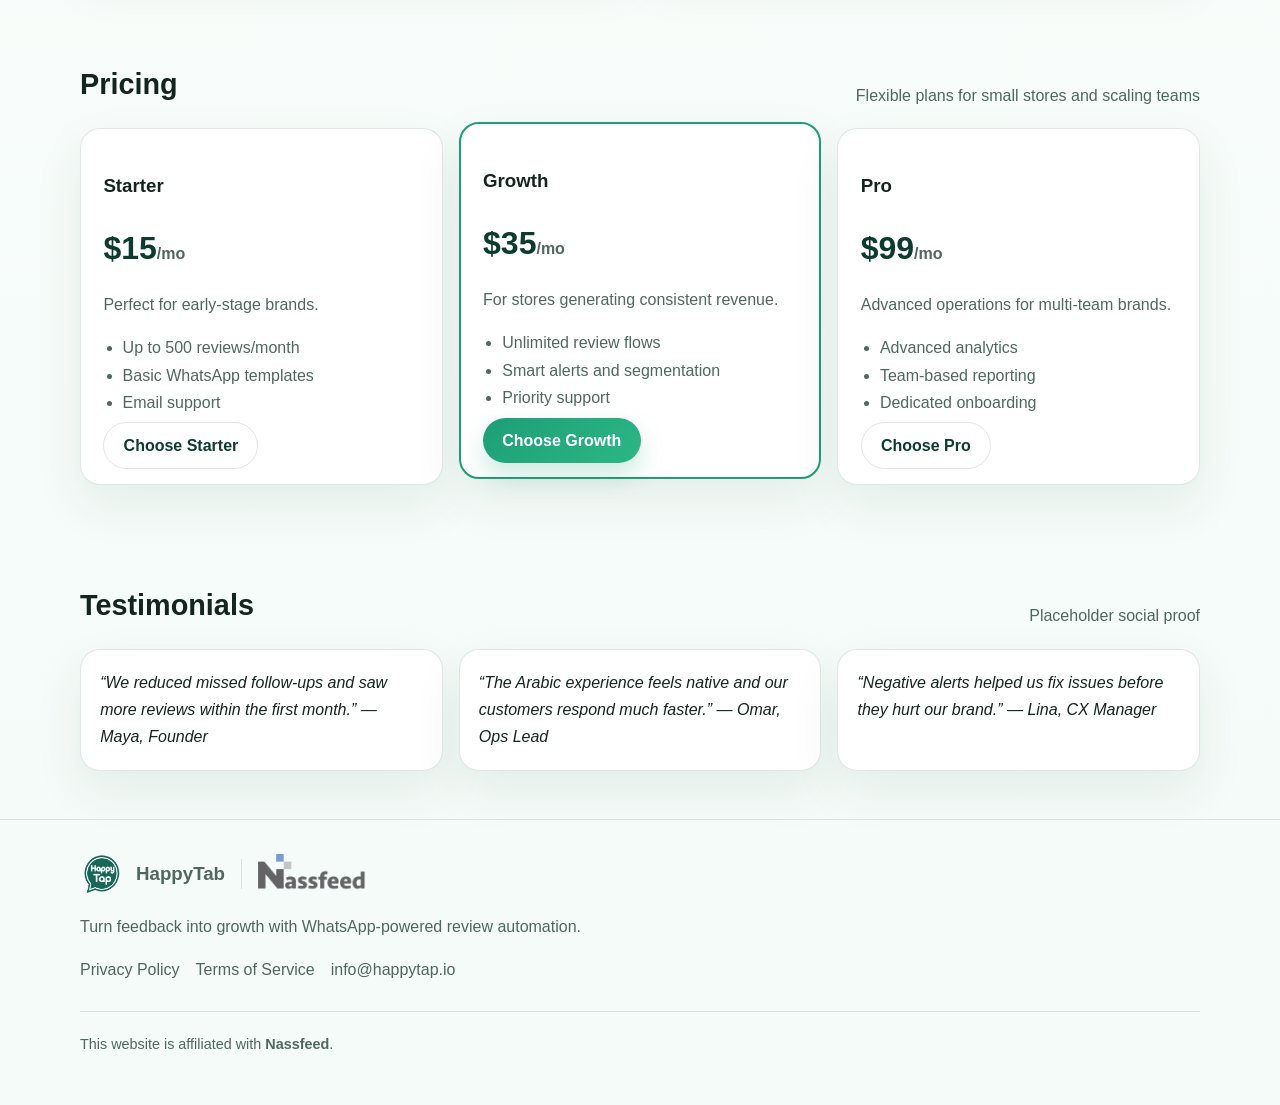
==== commit d7da198e: "Update plan prices to $15 / $35 / $99 Co-Authored-By: Claude Opus 5 (1M context) <noreply@anthropic." ====
--- a/index.html
+++ b/index.html
@@ -477,7 +477,7 @@
         <div class="grid price-grid">
           <article class="card price-card">
             <h3 data-i18n="price.starter.h">Starter</h3>
-            <div class="price-tag">$49<span style="font-size: 1rem; color: var(--muted);" data-i18n="price.permonth">/mo</span></div>
+            <div class="price-tag">$15<span style="font-size: 1rem; color: var(--muted);" data-i18n="price.permonth">/mo</span></div>
             <p data-i18n="price.starter.p">Perfect for early-stage brands.</p>
             <ul>
               <li data-i18n="price.starter.1">Up to 500 reviews/month</li>
@@ -488,7 +488,7 @@
           </article>
           <article class="card price-card featured">
             <h3 data-i18n="price.growth.h">Growth</h3>
-            <div class="price-tag">$99<span style="font-size: 1rem; color: var(--muted);" data-i18n="price.permonth">/mo</span></div>
+            <div class="price-tag">$35<span style="font-size: 1rem; color: var(--muted);" data-i18n="price.permonth">/mo</span></div>
             <p data-i18n="price.growth.p">For stores generating consistent revenue.</p>
             <ul>
               <li data-i18n="price.growth.1">Unlimited review flows</li>
@@ -499,7 +499,7 @@
           </article>
           <article class="card price-card">
             <h3 data-i18n="price.pro.h">Pro</h3>
-            <div class="price-tag">$199<span style="font-size: 1rem; color: var(--muted);" data-i18n="price.permonth">/mo</span></div>
+            <div class="price-tag">$99<span style="font-size: 1rem; color: var(--muted);" data-i18n="price.permonth">/mo</span></div>
             <p data-i18n="price.pro.p">Advanced operations for multi-team brands.</p>
             <ul>
               <li data-i18n="price.pro.1">Advanced analytics</li>
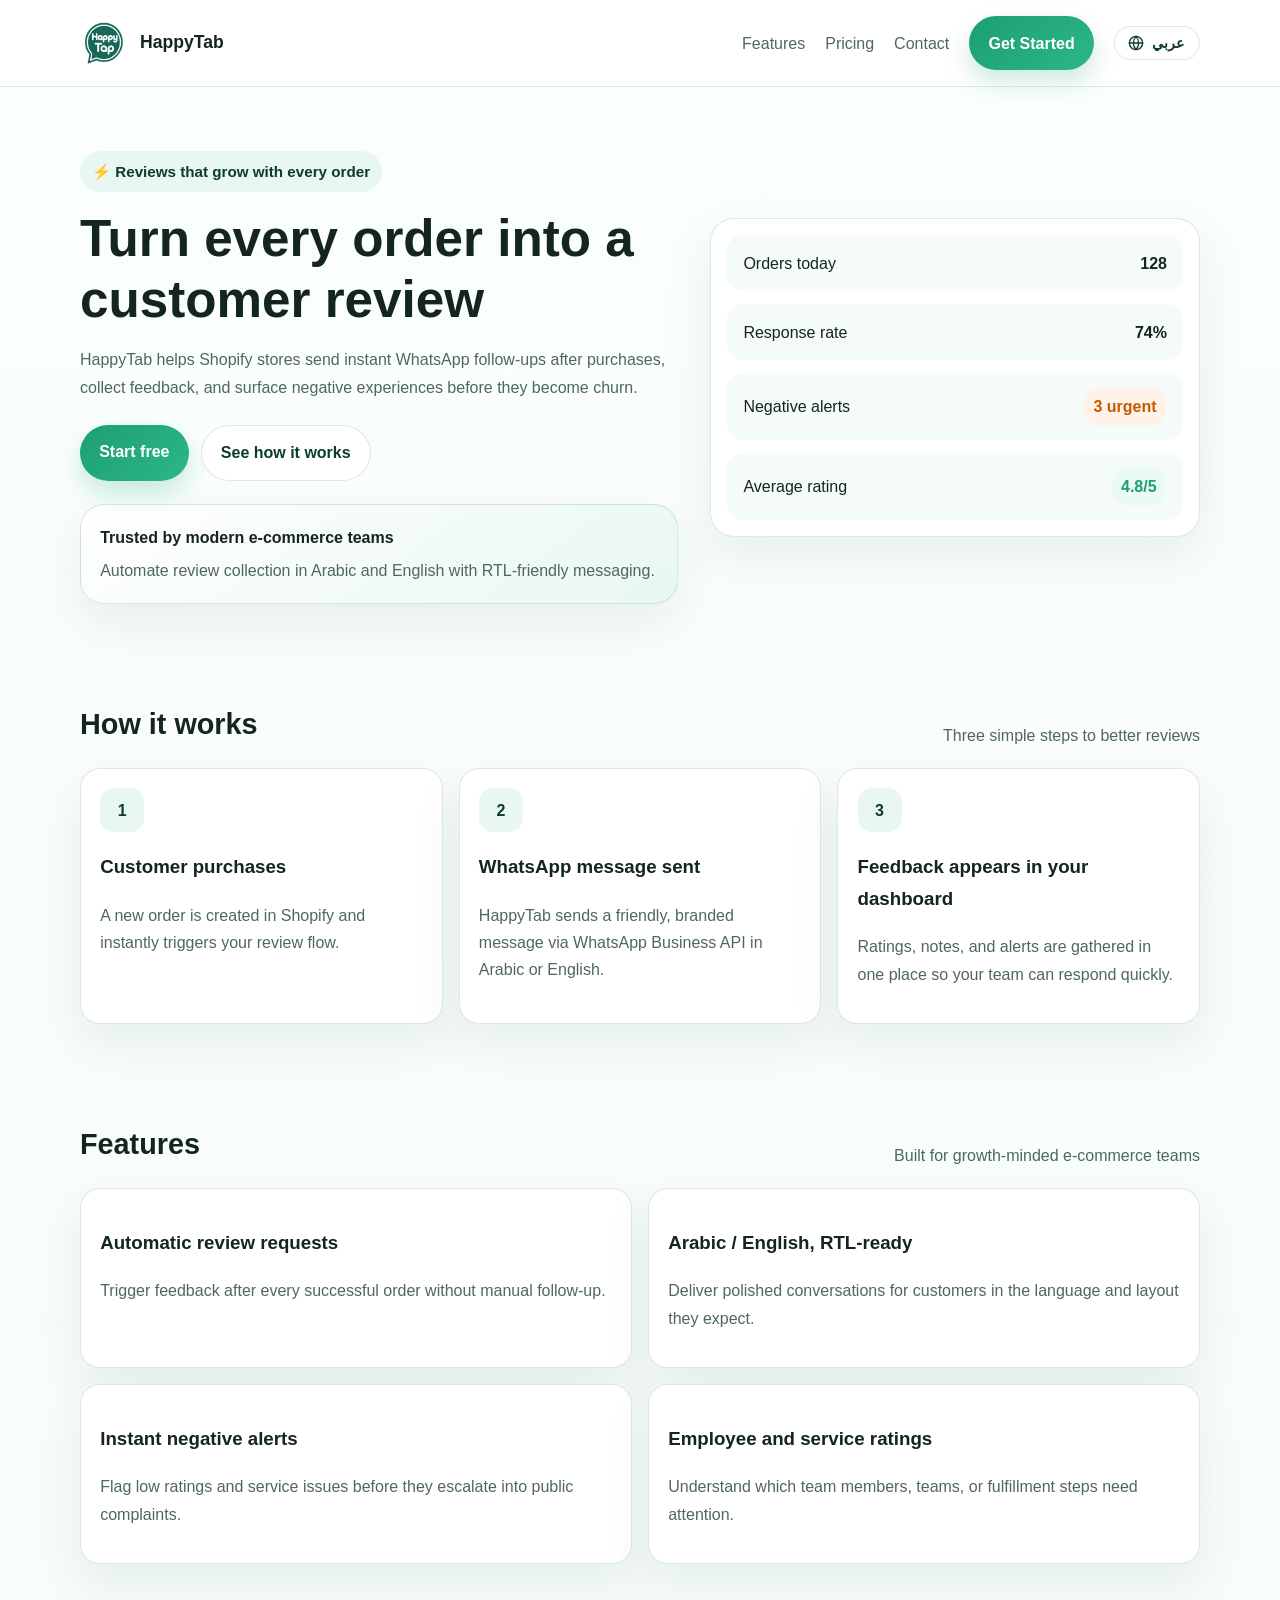
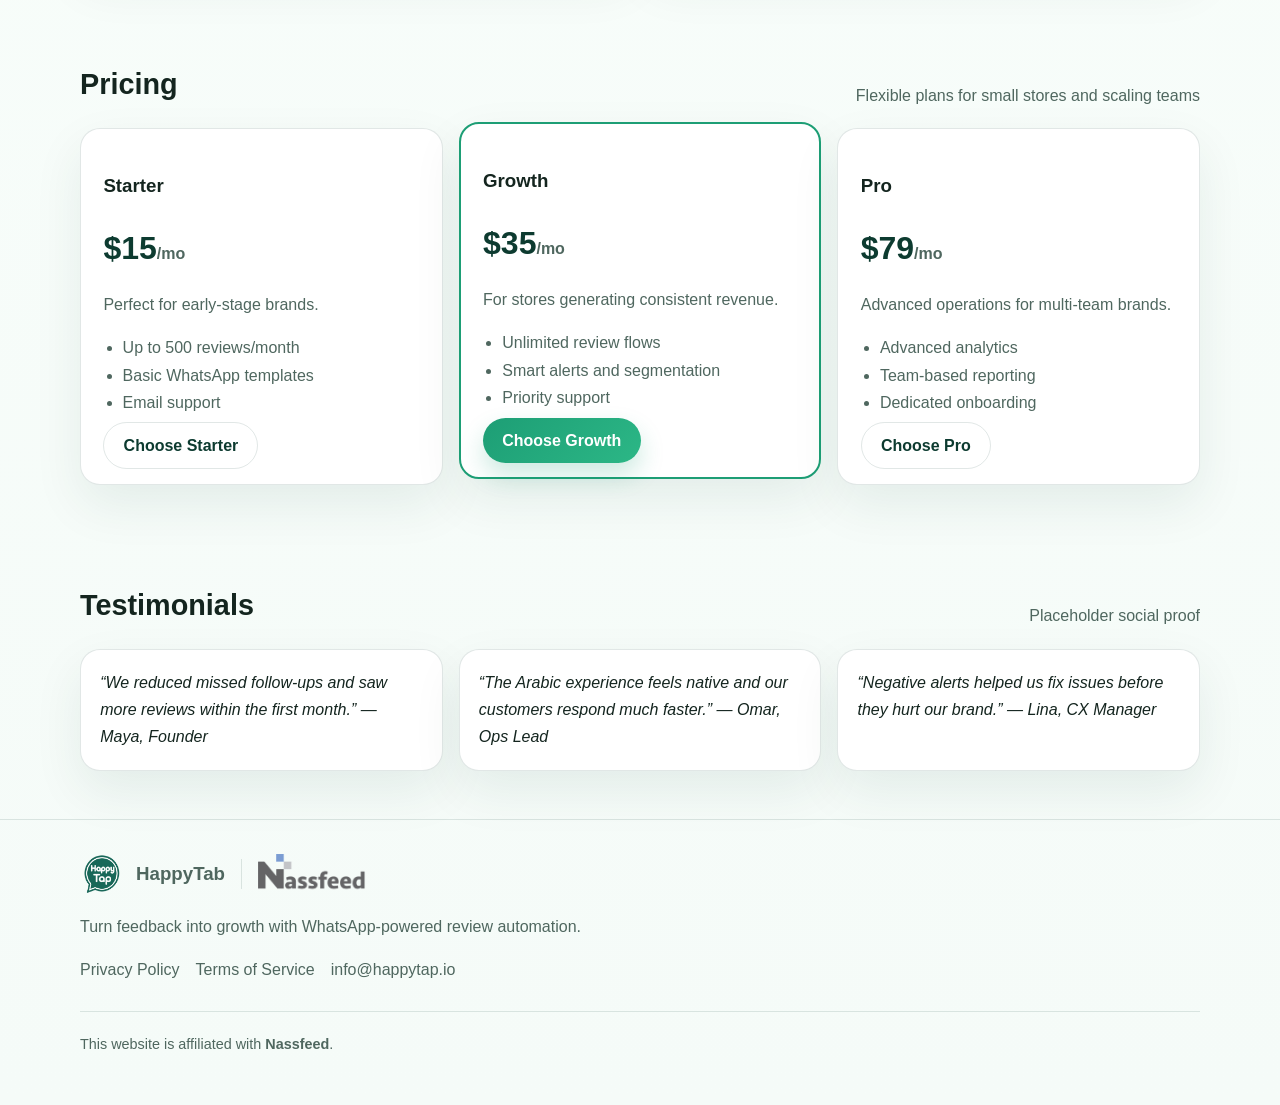
==== commit e3115274: "Update third plan price to $79 Co-Authored-By: Claude Opus 5.5 <noreply@anthropic.com>" ====
--- a/index.html
+++ b/index.html
@@ -499,7 +499,7 @@
           </article>
           <article class="card price-card">
             <h3 data-i18n="price.pro.h">Pro</h3>
-            <div class="price-tag">$99<span style="font-size: 1rem; color: var(--muted);" data-i18n="price.permonth">/mo</span></div>
+            <div class="price-tag">$79<span style="font-size: 1rem; color: var(--muted);" data-i18n="price.permonth">/mo</span></div>
             <p data-i18n="price.pro.p">Advanced operations for multi-team brands.</p>
             <ul>
               <li data-i18n="price.pro.1">Advanced analytics</li>
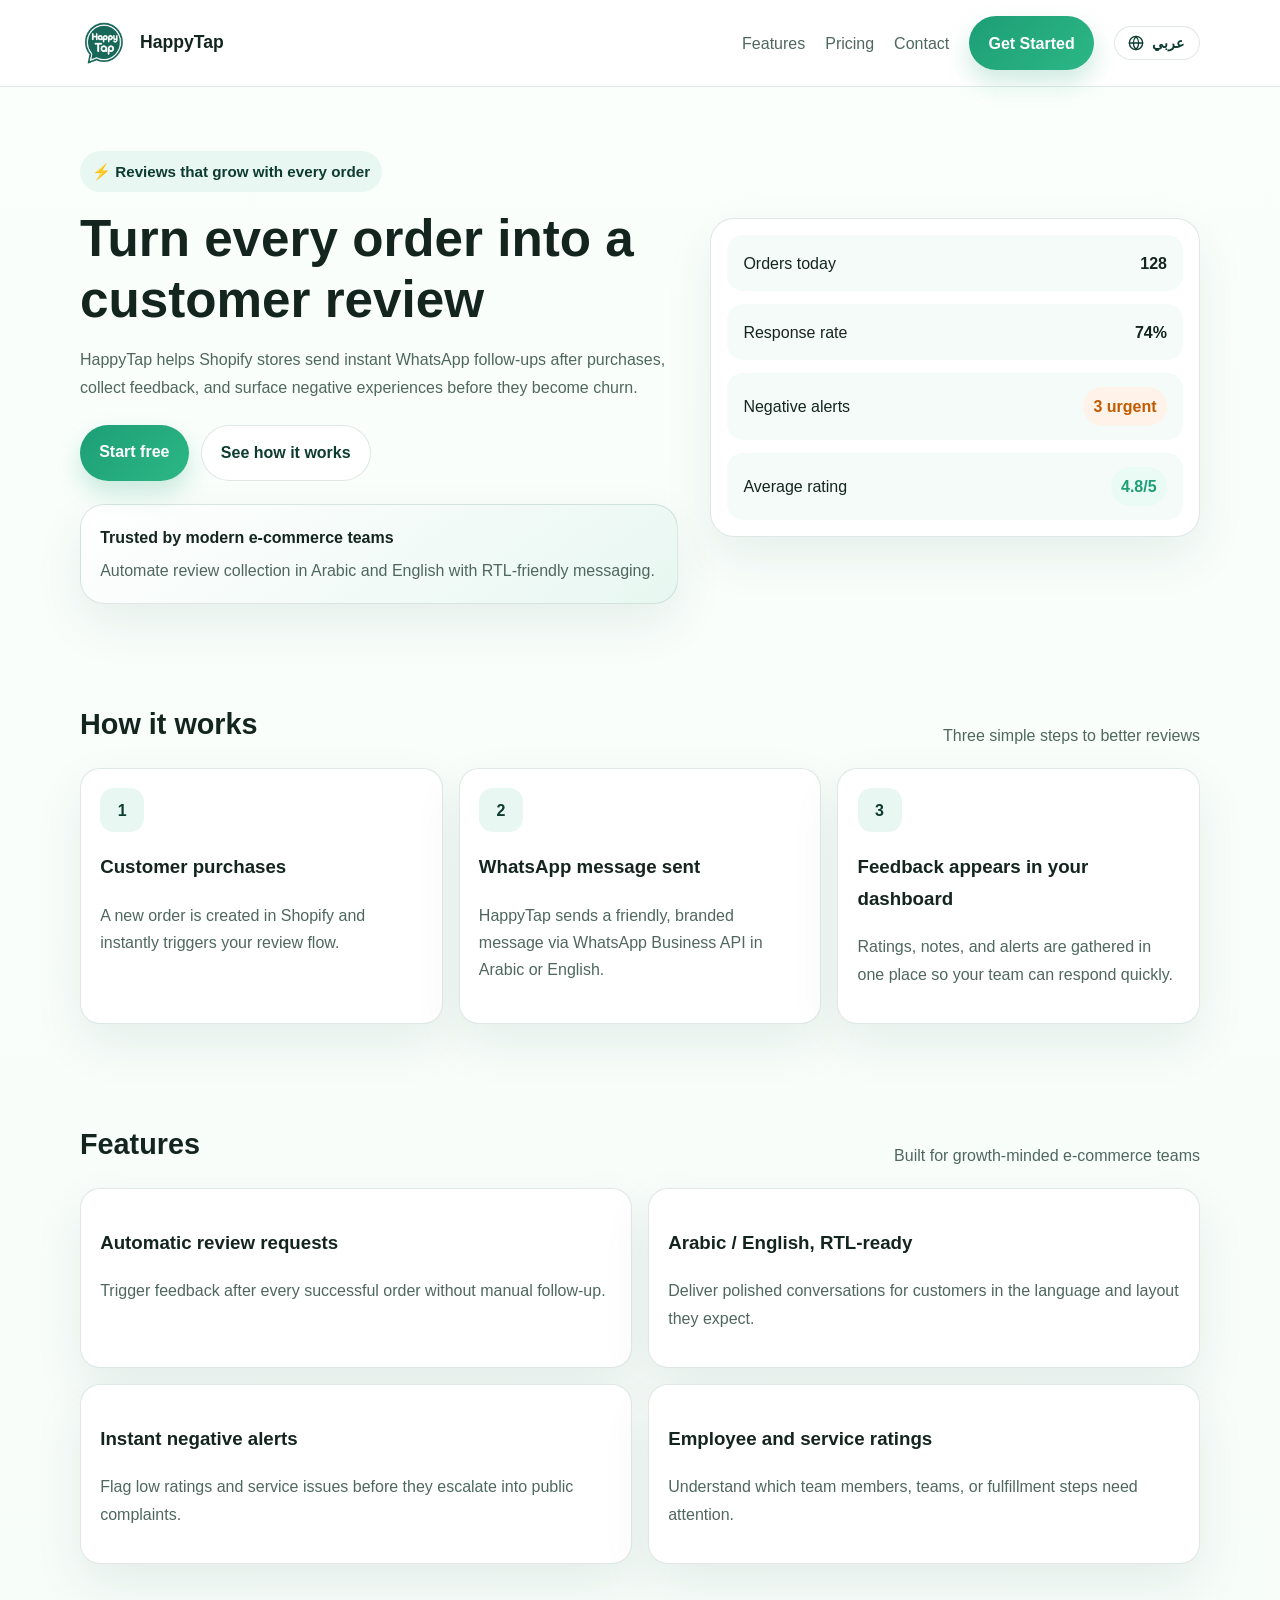
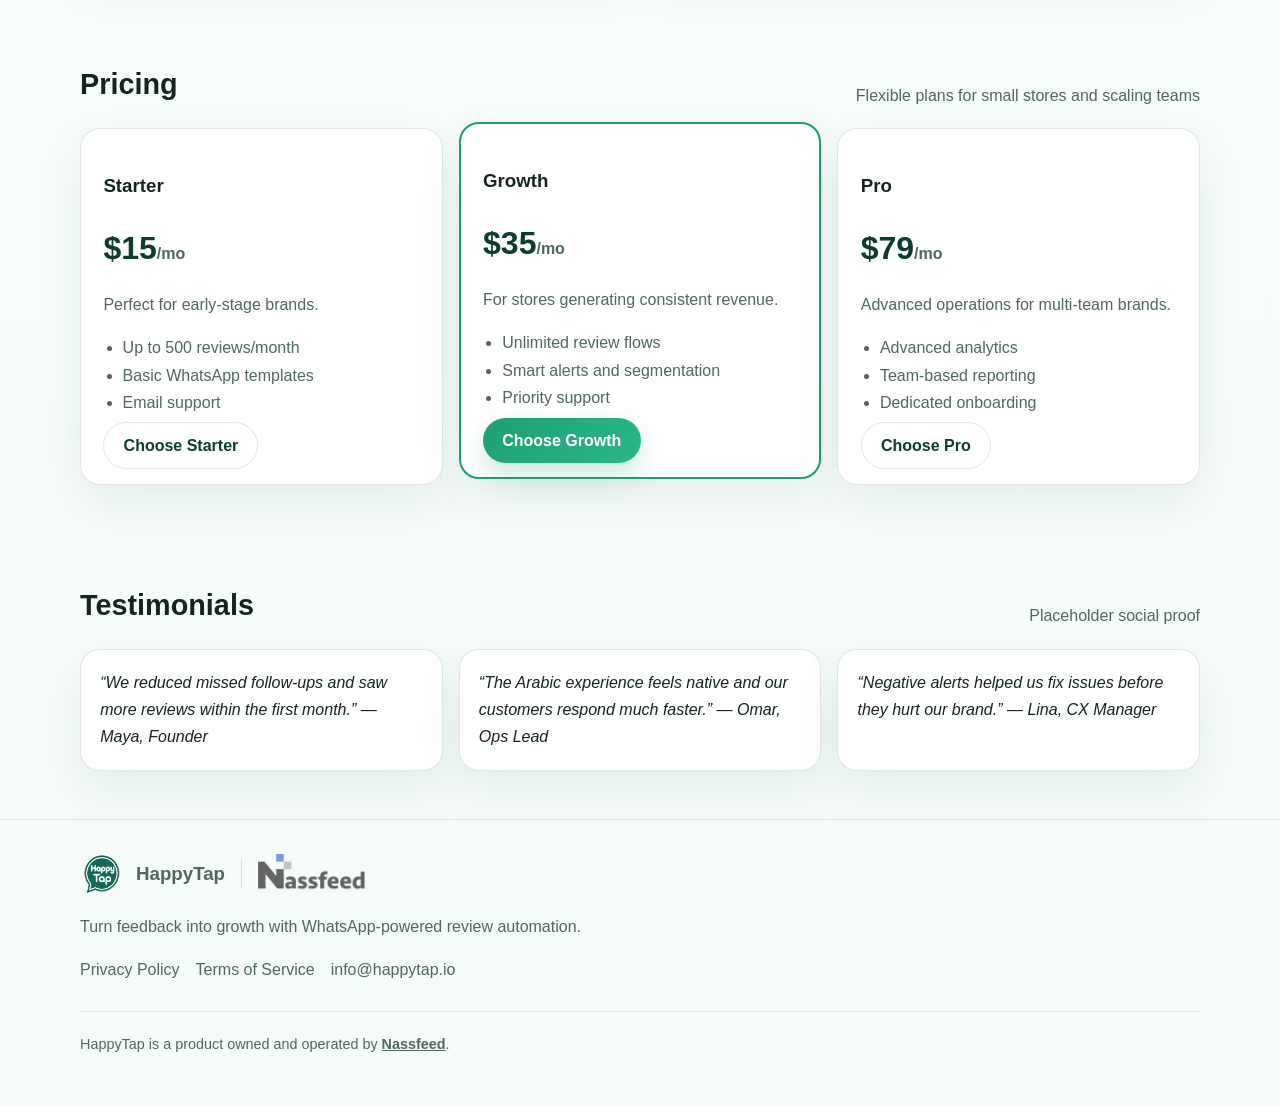
==== commit 5483bdf0: "Standardize brand as HappyTap and state Nassfeed ownership Co-Authored-By: Claude Opus 5.5 <noreply@" ====
--- a/index.html
+++ b/index.html
@@ -3,11 +3,11 @@
   <head>
     <meta charset="UTF-8" />
     <meta name="viewport" content="width=device-width, initial-scale=1.0" />
-    <title data-i18n="index.title">HappyTab | Measure Customer Satisfaction on WhatsApp</title>
+    <title data-i18n="index.title">HappyTap | Measure Customer Satisfaction on WhatsApp</title>
     <meta
       name="description"
       data-i18n-content="index.desc"
-      content="HappyTab helps Shopify stores collect, manage, and act on customer reviews through WhatsApp." />
+      content="HappyTap helps Shopify stores collect, manage, and act on customer reviews through WhatsApp." />
 
     <!-- Resolve the language before first paint so the page never flashes LTR then flips. -->
     <script>
@@ -328,6 +328,7 @@
         font-size: 0.9rem;
         color: var(--muted);
       }
+      .company-note a { text-decoration: underline; }
 
       @media (max-width: 900px) {
         .hero, .steps, .features, .price-grid, .testimonial-grid {
@@ -360,7 +361,7 @@
       <div class="container nav">
         <a href="#" class="brand">
           <img src="HappyTap-transparent.png" alt="HappyTap logo" class="brand-logo" />
-          <span>HappyTab</span>
+          <span>HappyTap</span>
         </a>
         <nav class="nav-links">
           <a href="#features" data-i18n="nav.features">Features</a>
@@ -386,7 +387,7 @@
           <div class="eyebrow" data-i18n="hero.eyebrow">⚡ Reviews that grow with every order</div>
           <h1 data-i18n="hero.h1">Turn every order into a customer review</h1>
           <p data-i18n="hero.p">
-            HappyTab helps Shopify stores send instant WhatsApp follow-ups after purchases,
+            HappyTap helps Shopify stores send instant WhatsApp follow-ups after purchases,
             collect feedback, and surface negative experiences before they become churn.
           </p>
           <div class="hero-actions">
@@ -434,7 +435,7 @@
           <article class="card">
             <div class="card-number">2</div>
             <h3 data-i18n="how.2.h">WhatsApp message sent</h3>
-            <p data-i18n="how.2.p">HappyTab sends a friendly, branded message via WhatsApp Business API in Arabic or English.</p>
+            <p data-i18n="how.2.p">HappyTap sends a friendly, branded message via WhatsApp Business API in Arabic or English.</p>
           </article>
           <article class="card">
             <div class="card-number">3</div>
@@ -534,7 +535,7 @@
       <div class="container">
         <div class="footer-brand">
           <img src="HappyTap-transparent.png" alt="HappyTap logo" class="footer-logo" />
-          <h3>HappyTab</h3>
+          <h3>HappyTap</h3>
           <span class="brand-divider" aria-hidden="true"></span>
           <img src="nassfeed-logo.webp" alt="Nassfeed" class="footer-nassfeed" />
         </div>
@@ -545,7 +546,7 @@
           <a href="mailto:info@happytap.io">info@happytap.io</a>
         </div>
         <div class="company-note" data-i18n-html="footer.affiliation">
-          This website is affiliated with <strong>Nassfeed</strong>.
+          HappyTap is a product owned and operated by <a href="https://nassfeed.com/"><strong>Nassfeed</strong></a>.
         </div>
       </div>
     </footer>
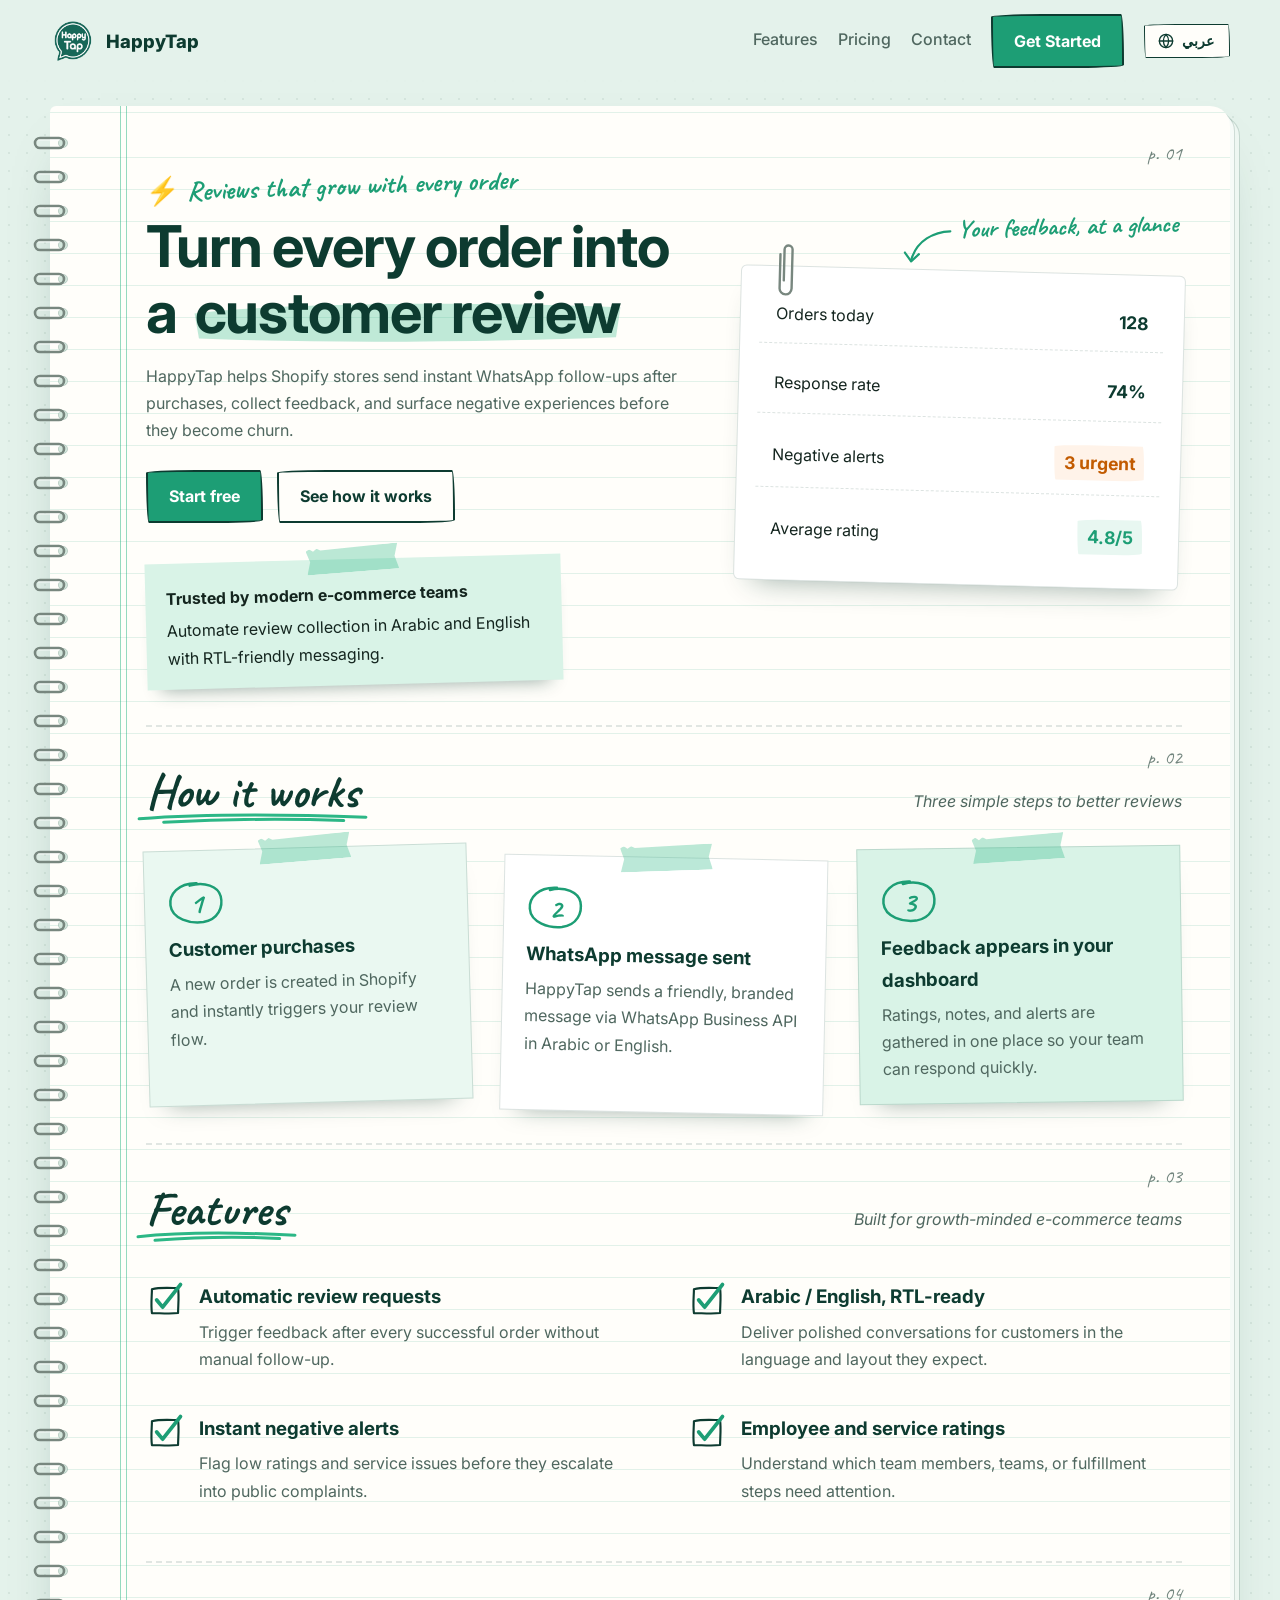
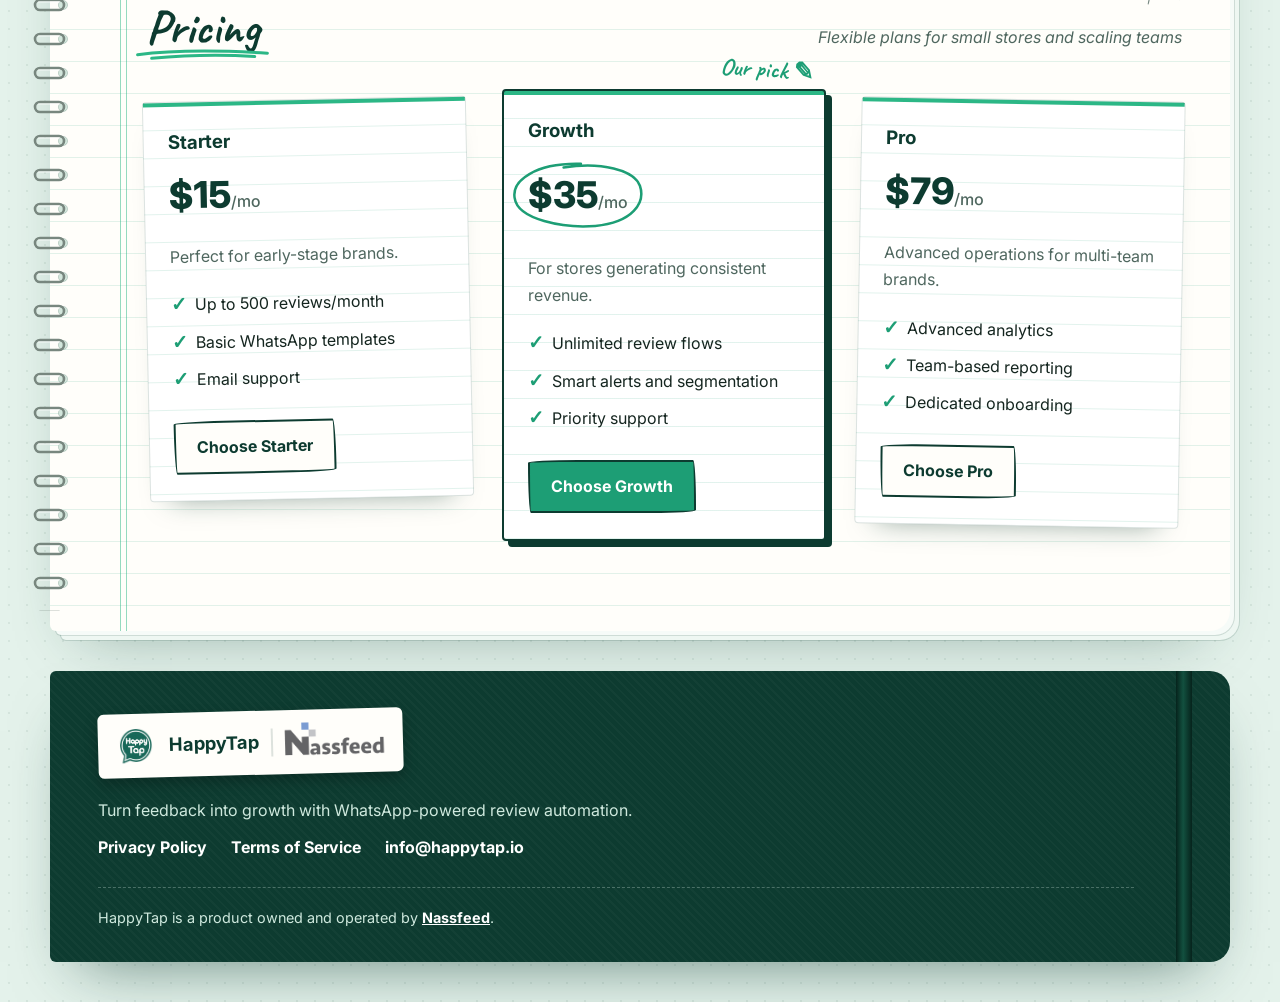
==== commit fe525272: "Redesign site as a notebook and remove placeholder testimonials Co-Authored-By: Claude Opus 5.5 <nor" ====
--- a/index.html
+++ b/index.html
@@ -25,340 +25,385 @@
     <link rel="preconnect" href="https://fonts.googleapis.com" />
     <link rel="preconnect" href="https://fonts.gstatic.com" crossorigin />
     <link
-      href="https://fonts.googleapis.com/css2?family=Tajawal:wght@400;500;700;800&display=swap"
+      href="https://fonts.googleapis.com/css2?family=Inter:wght@400;500;700;800&family=Tajawal:wght@400;500;700;800&family=Caveat:wght@600;700&family=Marhey:wght@500;600&display=swap"
       rel="stylesheet" />
+    <link rel="stylesheet" href="notebook.css" />
 
     <style>
-      :root {
-        --green-950: #0d3b30;
-        --green-700: #1d9e75;
-        --green-600: #2cb786;
-        --green-100: #e8f7f1;
-        --text: #14251f;
-        --muted: #4f675f;
-        --border: rgba(13, 59, 48, 0.12);
-        --bg: #f5fbf8;
-        --white: #ffffff;
-        --shadow: 0 20px 50px rgba(13, 59, 48, 0.08);
-      }
-
-      * { box-sizing: border-box; }
-      html { scroll-behavior: smooth; }
-      body {
-        margin: 0;
-        font-family: Inter, "Segoe UI", Tahoma, Arial, sans-serif;
-        color: var(--text);
-        background: linear-gradient(180deg, #fafffc 0%, var(--bg) 100%);
-        line-height: 1.7;
-        text-align: start;
-      }
-      /* Arabic gets its own face — Inter has no Arabic coverage and the
-         fallback renders unevenly next to the Latin headings. */
-      html[lang="ar"] body {
-        font-family: Tajawal, "Segoe UI", Tahoma, Arial, sans-serif;
-        line-height: 1.85;
-      }
-      a { color: inherit; text-decoration: none; }
-      img { max-width: 100%; display: block; }
-
-      .container {
-        width: min(1120px, calc(100% - 2rem));
-        margin: 0 auto;
-      }
-
+      /* ---------- header: sits on the desk above the notebook ---------- */
       .topbar {
         position: sticky;
         top: 0;
         z-index: 10;
-        background: rgba(255, 255, 255, 0.9);
-        backdrop-filter: blur(10px);
-        border-bottom: 1px solid var(--border);
+        background: rgba(228, 242, 235, 0.88);
+        backdrop-filter: blur(8px);
       }
       .nav {
+        width: min(1180px, calc(100% - 3rem));
+        margin: 0 auto;
         display: flex;
         align-items: center;
         justify-content: space-between;
-        padding: 1rem 0;
         gap: 1rem;
+        padding: 0.9rem 0;
       }
       .brand {
         display: flex;
         align-items: center;
-        gap: 0.75rem;
+        gap: 0.6rem;
         font-weight: 800;
-        font-size: 1.1rem;
-      }
-      .brand-logo {
-        width: 48px;
-        height: 48px;
-        object-fit: contain;
-        flex-shrink: 0;
-      }
-      .footer-brand {
-        display: flex;
-        align-items: center;
-        flex-wrap: wrap;
-        gap: 0.75rem;
-        margin-bottom: 0.5rem;
-      }
-      .footer-brand h3 { margin: 0; }
-      .footer-logo {
-        width: 44px;
-        height: 44px;
-        object-fit: contain;
-        flex-shrink: 0;
-      }
-      .brand-divider {
-        width: 1px;
-        height: 30px;
-        background: var(--border);
-        margin: 0 0.25rem;
-      }
-      .footer-nassfeed {
-        width: 108px;
-        height: auto;
-        flex-shrink: 0;
-        /* the source image carries empty space below the wordmark */
-        transform: translateY(2px);
-      }
+        font-size: 1.15rem;
+        text-decoration: none;
+        color: var(--green-950);
+      }
+      .brand-logo { width: 46px; height: 46px; object-fit: contain; flex-shrink: 0; }
       .nav-links {
         display: flex;
         align-items: center;
         gap: 1.25rem;
+        margin-inline-start: auto;
+      }
+      .nav-links > a:not(.btn) {
+        text-decoration: none;
         color: var(--muted);
-        margin-inline-start: auto;
-      }
-      .nav-links a:hover { color: var(--green-950); }
-      .btn {
-        border: 0;
-        border-radius: 999px;
-        padding: 0.85rem 1.2rem;
-        font-weight: 700;
-        cursor: pointer;
-      }
-      .btn-primary {
-        background: linear-gradient(135deg, var(--green-700), var(--green-600));
-        color: white;
-        box-shadow: 0 12px 24px rgba(29, 158, 117, 0.22);
-      }
-      .btn-secondary {
-        background: white;
+        font-weight: 500;
+        padding-bottom: 0.2rem;
+      }
+      .nav-links > a:not(.btn):hover {
         color: var(--green-950);
-        border: 1px solid var(--border);
-      }
-
-      .lang-toggle {
-        display: inline-flex;
-        align-items: center;
-        gap: 0.4rem;
-        background: white;
+        background: var(--mark-underline) no-repeat center bottom / 100% 0.45rem;
+      }
+      .topbar + .sheet { margin-top: 1.5rem; }
+
+      /* ---------- page furniture ---------- */
+      .page { padding: 2.5rem 0; position: relative; }
+      .page + .page { border-top: 2px dashed rgba(13, 59, 48, 0.12); }
+      .page-no {
+        position: absolute;
+        top: 0.9rem;
+        inset-inline-end: 0;
+        font-family: var(--hand);
+        font-size: 1.25rem;
+        color: var(--muted);
+        opacity: 0.8;
+      }
+      .page-head {
+        display: flex;
+        justify-content: space-between;
+        align-items: flex-end;
+        flex-wrap: wrap;
+        gap: 0.5rem 1.5rem;
+        margin-bottom: 2rem;
+      }
+      .page-head h2 {
+        position: relative;
+        margin: 0;
+        font-family: var(--hand);
+        font-size: clamp(2.3rem, 4vw, 3rem);
+        line-height: 1;
         color: var(--green-950);
-        border: 1px solid var(--border);
-        border-radius: 999px;
-        padding: 0.5rem 0.85rem;
-        font-family: inherit;
-        font-size: 0.9rem;
-        font-weight: 700;
-        line-height: 1;
-        cursor: pointer;
-        transition: border-color 0.15s ease, color 0.15s ease;
-      }
-      .lang-toggle:hover {
-        border-color: var(--green-600);
-        color: var(--green-700);
-      }
-      .lang-toggle svg {
-        width: 16px;
-        height: 16px;
-        flex-shrink: 0;
-      }
-      /* The label swaps between "عربي" and "EN" — reserve room so the
-         surrounding nav doesn't shift when it changes. */
-      .lang-toggle .lang-text {
-        min-width: 2.4em;
-        text-align: center;
-      }
-
+      }
+      html[lang="ar"] .page-head h2 {
+        font-family: Marhey, var(--hand);
+        font-size: clamp(1.7rem, 3vw, 2.2rem);
+        line-height: 1.3;
+      }
+      .page-head h2::after {
+        content: "";
+        position: absolute;
+        inset-inline: -0.2em;
+        bottom: -0.55rem;
+        height: 0.75rem;
+        background: var(--mark-underline) no-repeat center / 100% 100%;
+      }
+      .page-head .sub { color: var(--muted); font-style: italic; }
+      html[lang="ar"] .page-head .sub { font-style: normal; }
+      h3 { margin: 0 0 0.35rem; color: var(--green-950); }
+      p { color: var(--muted); }
+
+      /* ---------- page 1: hero ---------- */
       .hero {
-        padding: 4rem 0 3rem;
         display: grid;
         grid-template-columns: 1.1fr 0.9fr;
-        gap: 2rem;
+        gap: 3rem;
         align-items: center;
+        padding-top: 3rem;
       }
       .eyebrow {
-        display: inline-flex;
-        align-items: center;
-        gap: 0.4rem;
-        background: var(--green-100);
+        display: inline-block;
+        font-size: 1.7rem;
+        line-height: 1.2;
+        margin-bottom: 0.6rem;
+        transform: rotate(-2deg);
+      }
+      html[lang="ar"] .eyebrow { font-size: 1.25rem; transform: rotate(2deg); }
+      h1 {
+        font-size: clamp(2.2rem, 4.6vw, 3.6rem);
+        line-height: 1.15;
+        margin: 0 0 1.1rem;
         color: var(--green-950);
-        padding: 0.45rem 0.75rem;
-        border-radius: 999px;
-        font-size: 0.95rem;
-        font-weight: 700;
-        margin-bottom: 1rem;
-      }
-      h1 {
-        font-size: clamp(2rem, 4vw, 3.3rem);
-        line-height: 1.2;
-        margin: 0 0 1rem;
-      }
-      html[lang="ar"] h1 { line-height: 1.35; }
-      .hero p, section p, .card p, .testimonial p {
-        color: var(--muted);
-      }
-      .hero-actions {
-        display: flex;
-        flex-wrap: wrap;
-        gap: 0.75rem;
-        margin-top: 1.5rem;
-      }
-      .hero-card {
-        background: linear-gradient(145deg, white, var(--green-100));
-        border: 1px solid var(--border);
-        border-radius: 24px;
+        letter-spacing: -0.02em;
+      }
+      html[lang="ar"] h1 { line-height: 1.4; letter-spacing: 0; }
+      .hero-actions { display: flex; flex-wrap: wrap; gap: 0.9rem; margin-top: 1.6rem; }
+
+      /* sticky note */
+      .sticky {
+        margin-top: 2.2rem;
+        max-width: 26rem;
+        padding: 1.4rem 1.3rem 1.1rem;
+        background: #d9f3e7;
+        box-shadow: 0 14px 18px -14px rgba(13, 59, 48, 0.45);
+        transform: rotate(-1.5deg);
+      }
+      .sticky p { margin: 0.3rem 0 0; color: var(--text); }
+
+      /* dashboard clipped onto the page */
+      .clipped {
+        position: relative;
         padding: 1.2rem;
-        box-shadow: var(--shadow);
-      }
-      .hero-visual {
-        border-radius: 24px;
-        padding: 1rem;
-        background: white;
-        border: 1px solid var(--border);
-        box-shadow: var(--shadow);
-      }
-      .dashboard {
-        display: grid;
-        gap: 0.8rem;
-      }
+        background: #fff;
+        border: 1.5px solid var(--border);
+        border-radius: 6px;
+        box-shadow: 0 18px 30px -20px rgba(13, 59, 48, 0.45);
+        transform: rotate(1.5deg);
+      }
+      html[dir="rtl"] .clipped { transform: rotate(-1.5deg); }
+      .clip {
+        position: absolute;
+        top: -26px;
+        inset-inline-start: 2.2rem;
+        width: 22px;
+        height: 62px;
+        color: #78877f;
+      }
+      .dashboard { display: grid; gap: 0.7rem; }
       .stat-row {
         display: flex;
         justify-content: space-between;
         align-items: center;
-        background: var(--bg);
-        padding: 0.9rem 1rem;
-        border-radius: 16px;
-      }
-      .pill {
-        display: inline-flex;
-        align-items: center;
-        gap: 0.35rem;
-        padding: 0.35rem 0.65rem;
-        border-radius: 999px;
-        font-weight: 700;
-      }
-      .pill.good { background: #eafbf5; color: var(--green-700); }
-      .pill.bad { background: #fff3e9; color: #c25b00; }
-
-      section { padding: 3rem 0; }
-      .section-title {
+        padding: 0.85rem 1rem;
+        border-bottom: 1.5px dashed var(--border);
+      }
+      .stat-row:last-child { border-bottom: 0; }
+      .stat-row strong { font-size: 1.1rem; color: var(--green-950); }
+      .pill { padding: 0.15rem 0.6rem; border-radius: var(--sketch-radius); font-weight: 700; }
+      .pill.good { background: var(--green-100); color: var(--green-700) !important; }
+      .pill.bad { background: #fff3e9; color: #c25b00 !important; }
+
+      .doodle-note {
+        position: absolute;
+        top: -3.6rem;
+        inset-inline-end: 0.5rem;
         display: flex;
-        justify-content: space-between;
-        align-items: end;
-        gap: 1rem;
-        margin-bottom: 1.2rem;
-      }
-      .section-title h2 {
-        font-size: clamp(1.35rem, 2.4vw, 1.8rem);
-        margin: 0;
-      }
-      .grid { display: grid; gap: 1rem; }
-      .steps { grid-template-columns: repeat(3, minmax(0, 1fr)); }
-      .card {
-        background: white;
-        border: 1px solid var(--border);
-        border-radius: 20px;
-        padding: 1.2rem;
-        box-shadow: var(--shadow);
-      }
-      .card-number {
-        width: 44px;
-        height: 44px;
+        align-items: flex-end;
+        gap: 0.2rem;
+        font-size: 1.55rem;
+        line-height: 1;
+        transform: rotate(-3deg);
+        pointer-events: none;
+      }
+      html[lang="ar"] .doodle-note { font-size: 1.15rem; transform: rotate(3deg); }
+      .doodle-note svg { width: 54px; height: 42px; flex-shrink: 0; order: -1; margin-bottom: -1.6rem; }
+      html[dir="rtl"] .doodle-note svg { transform: scaleX(-1); }
+
+      /* ---------- page 2: steps as taped notes ---------- */
+      .steps { display: grid; grid-template-columns: repeat(3, minmax(0, 1fr)); gap: 2rem; }
+      .note {
+        padding: 1.8rem 1.4rem 1.3rem;
+        background: #fff;
+        border: 1.5px solid var(--border);
+        box-shadow: 0 16px 24px -20px rgba(13, 59, 48, 0.5);
+        transition: transform 0.2s ease;
+      }
+      .note:nth-child(1) { transform: rotate(-1.6deg); background: #eaf8f1; }
+      .note:nth-child(2) { transform: rotate(1.2deg) translateY(10px); }
+      .note:nth-child(3) { transform: rotate(-0.8deg); background: #d9f3e7; }
+      .note:hover { transform: rotate(0) translateY(-4px); }
+      .note p { margin: 0; }
+      .num {
+        width: 58px;
+        height: 46px;
         display: grid;
         place-items: center;
-        border-radius: 14px;
-        margin-bottom: 0.8rem;
-        background: var(--green-100);
-        color: var(--green-950);
-        font-weight: 800;
-      }
-      .features { grid-template-columns: repeat(2, minmax(0, 1fr)); }
-      .price-grid { grid-template-columns: repeat(3, minmax(0, 1fr)); }
-      .price-card {
-        padding: 1.4rem;
+        margin-bottom: 0.5rem;
+        background: var(--mark-circle) no-repeat center / 100% 100%;
+        font-family: var(--hand);
+        font-size: 1.8rem;
+        font-weight: 700;
+        color: var(--green-700);
+      }
+
+      /* ---------- page 3: features as a ticked checklist ---------- */
+      .checklist {
+        list-style: none;
+        margin: 0;
+        padding: 0;
+        display: grid;
+        grid-template-columns: repeat(2, minmax(0, 1fr));
+        gap: 0.5rem 3rem;
+      }
+      .checklist li {
+        display: grid;
+        grid-template-columns: 2.4rem 1fr;
+        gap: 0.9rem;
+        padding: 1rem 0;
+      }
+      .checklist li::before {
+        content: "";
+        width: 2.4rem;
+        height: 2.4rem;
+        background: var(--mark-check) no-repeat center / contain;
+      }
+      .checklist p { margin: 0; }
+
+      /* ---------- page 4: pricing as index cards ---------- */
+      .price-grid {
+        display: grid;
+        grid-template-columns: repeat(3, minmax(0, 1fr));
+        gap: 2rem;
+        align-items: start;
+        padding-top: 1rem;
+      }
+      .index-card {
         position: relative;
-      }
-      .price-card.featured {
-        border: 2px solid var(--green-700);
-        transform: translateY(-6px);
-      }
+        padding: 1.5rem 1.5rem 1.6rem;
+        background-color: #fff;
+        background-image:
+          linear-gradient(var(--green-600), var(--green-600)),
+          repeating-linear-gradient(to bottom, transparent 0 27px, var(--rule) 27px 28px);
+        background-size: 100% 4px, 100% 100%;
+        background-repeat: no-repeat, repeat;
+        border: 1.5px solid var(--border);
+        border-radius: 4px;
+        box-shadow: 0 18px 28px -22px rgba(13, 59, 48, 0.5);
+        transition: transform 0.2s ease;
+      }
+      .index-card:nth-child(1) { transform: rotate(-1.2deg); }
+      .index-card:nth-child(3) { transform: rotate(1deg); }
+      .index-card:hover { transform: rotate(0) translateY(-4px); }
+      .index-card.featured {
+        border: 2px solid var(--green-950);
+        transform: translateY(-10px);
+        box-shadow: 6px 6px 0 var(--green-950);
+      }
+      .index-card.featured:hover { transform: translateY(-14px); }
+      .featured-note {
+        position: absolute;
+        top: -2.6rem;
+        inset-inline-end: 0.6rem;
+        font-size: 1.5rem;
+        transform: rotate(4deg);
+      }
+      html[lang="ar"] .featured-note { font-size: 1.15rem; transform: rotate(-4deg); }
       .price-tag {
-        font-size: 2rem;
+        font-size: 2.3rem;
         font-weight: 800;
         color: var(--green-950);
         /* keep "$49/mo" reading left-to-right even on the RTL page */
         direction: ltr;
         text-align: start;
-      }
-      .price-card ul {
-        padding-inline-start: 1.2rem;
-        padding-inline-end: 0;
-        color: var(--muted);
-      }
-      .testimonial-grid { grid-template-columns: repeat(3, minmax(0, 1fr)); }
-      .testimonial { font-style: italic; }
-      /* Arabic has no true italic — faux-slanting it looks broken. */
-      html[lang="ar"] .testimonial { font-style: normal; }
-
-      footer {
-        padding: 2rem 0 3rem;
-        border-top: 1px solid var(--border);
-        color: var(--muted);
-      }
-      .footer-links {
-        display: flex;
-        flex-wrap: wrap;
-        gap: 1rem;
-        margin-top: 0.7rem;
-      }
+        margin: 0.4rem 0;
+      }
+      .price-tag span { font-size: 1rem; font-weight: 500; color: var(--muted); }
+      .index-card.featured .price-tag {
+        display: inline-block;
+        padding: 0.15em 0.6em;
+        margin-inline-start: -0.6em;
+        background: var(--mark-circle) no-repeat center / 100% 100%;
+      }
+      .index-card ul {
+        list-style: none;
+        padding: 0;
+        margin: 0 0 1.4rem;
+        color: var(--text);
+      }
+      .index-card li { padding: 0.15rem 0; }
+      .index-card li::before {
+        content: "✓";
+        margin-inline-end: 0.5rem;
+        font-family: var(--hand);
+        font-weight: 700;
+        font-size: 1.2rem;
+        color: var(--green-700);
+      }
+
+      /* ---------- footer: the notebook's back cover ---------- */
+      .cover {
+        position: relative;
+        width: min(1180px, calc(100% - 3rem));
+        margin: 0 auto 2.5rem;
+        padding: 2.5rem 3rem 2rem;
+        padding-inline-end: 6rem;
+        overflow: hidden;
+        background:
+          repeating-linear-gradient(45deg, rgba(255, 255, 255, 0.025) 0 2px, transparent 2px 6px),
+          var(--green-950);
+        color: #cfe9de;
+        border-radius: 6px 20px 20px 6px;
+        box-shadow: 0 30px 60px -30px rgba(13, 59, 48, 0.6);
+      }
+      html[dir="rtl"] .cover { border-radius: 20px 6px 6px 20px; }
+      /* elastic band */
+      .cover::after {
+        content: "";
+        position: absolute;
+        inset-block: 0;
+        inset-inline-end: 2.4rem;
+        width: 16px;
+        background: linear-gradient(90deg, #06231c, #12503f 45%, #06231c);
+      }
+      .label {
+        display: inline-flex;
+        align-items: center;
+        gap: 0.8rem;
+        padding: 0.7rem 1.1rem;
+        background: var(--paper);
+        border-radius: 6px;
+        box-shadow: 0 6px 14px rgba(0, 0, 0, 0.25);
+        transform: rotate(-1.5deg);
+        color: var(--green-950);
+      }
+      .label strong { font-size: 1.15rem; }
+      .label .footer-logo { width: 40px; height: 40px; object-fit: contain; }
+      .label .footer-nassfeed {
+        width: 100px;
+        height: auto;
+        /* the source image carries empty space below the wordmark */
+        transform: translateY(2px);
+      }
+      .label .divider { width: 1.5px; height: 28px; background: var(--border); }
+      .cover p { color: #cfe9de; margin: 1.4rem 0 0.6rem; }
+      .footer-links { display: flex; flex-wrap: wrap; gap: 0.6rem 1.5rem; }
+      .footer-links a { color: #fff; text-decoration: none; font-weight: 700; }
+      .footer-links a:hover { background: var(--mark-underline) no-repeat center bottom / 100% 0.45rem; }
       .company-note {
-        margin-top: 1.75rem;
-        padding-top: 1.25rem;
-        border-top: 1px solid var(--border);
+        margin-top: 1.6rem;
+        padding-top: 1.1rem;
+        border-top: 1px dashed rgba(207, 233, 222, 0.3);
         font-size: 0.9rem;
-        color: var(--muted);
-      }
-      .company-note a { text-decoration: underline; }
+      }
+      .company-note a { color: #fff; }
 
       @media (max-width: 900px) {
-        .hero, .steps, .features, .price-grid, .testimonial-grid {
-          grid-template-columns: 1fr;
-        }
-        .hero { padding-top: 2.5rem; }
-      }
-      @media (max-width: 640px) {
-        .nav {
-          flex-direction: column;
-          align-items: flex-start;
-        }
-        .nav-links {
-          flex-wrap: wrap;
-          margin-inline-start: 0;
-        }
-        .brand-logo {
-          width: 42px;
-          height: 42px;
-        }
-        .footer-logo {
-          width: 38px;
-          height: 38px;
-        }
+        .hero, .steps, .checklist, .price-grid { grid-template-columns: 1fr; }
+        .hero { gap: 3.5rem; padding-top: 1.5rem; }
+        .doodle-note { display: none; }
+        .note:nth-child(2) { transform: rotate(1.2deg); }
+        .price-grid { gap: 2.5rem; padding-top: 2rem; }
+      }
+      @media (max-width: 700px) {
+        .nav { width: calc(100% - 1.75rem); flex-direction: column; align-items: flex-start; }
+        .nav-links { flex-wrap: wrap; margin-inline-start: 0; gap: 0.9rem; }
+        .cover { width: calc(100% - 1.75rem); padding: 2rem 1.4rem; padding-inline-end: 3.5rem; }
+        .cover::after { inset-inline-end: 1.2rem; width: 12px; }
+        .label { flex-wrap: wrap; }
       }
     </style>
   </head>
   <body>
     <header class="topbar">
-      <div class="container nav">
+      <div class="nav">
         <a href="#" class="brand">
           <img src="HappyTap-transparent.png" alt="HappyTap logo" class="brand-logo" />
           <span>HappyTap</span>
@@ -381,11 +426,12 @@
       </div>
     </header>
 
-    <main>
-      <section class="container hero">
+    <main class="sheet">
+      <section class="page hero">
+        <span class="page-no" aria-hidden="true">p. 01</span>
         <div>
-          <div class="eyebrow" data-i18n="hero.eyebrow">⚡ Reviews that grow with every order</div>
-          <h1 data-i18n="hero.h1">Turn every order into a customer review</h1>
+          <div class="eyebrow hand" data-i18n="hero.eyebrow">⚡ Reviews that grow with every order</div>
+          <h1 data-i18n-html="hero.h1">Turn every order into a <span class="hl">customer review</span></h1>
           <p data-i18n="hero.p">
             HappyTap helps Shopify stores send instant WhatsApp follow-ups after purchases,
             collect feedback, and surface negative experiences before they become churn.
@@ -394,12 +440,24 @@
             <a href="#pricing" class="btn btn-primary" data-i18n="hero.cta1">Start free</a>
             <a href="#how-it-works" class="btn btn-secondary" data-i18n="hero.cta2">See how it works</a>
           </div>
-          <div class="hero-card" style="margin-top: 1.4rem;">
+          <div class="sticky taped">
             <strong data-i18n="hero.card.title">Trusted by modern e-commerce teams</strong>
-            <p style="margin: 0.35rem 0 0;" data-i18n="hero.card.p">Automate review collection in Arabic and English with RTL-friendly messaging.</p>
+            <p data-i18n="hero.card.p">Automate review collection in Arabic and English with RTL-friendly messaging.</p>
           </div>
         </div>
-        <div class="hero-visual">
+        <div class="clipped">
+          <svg class="clip" viewBox="0 0 22 62" fill="none" stroke="currentColor" stroke-width="2.4"
+               stroke-linecap="round" aria-hidden="true">
+            <path d="M7 40 V9 a4 4 0 0 1 8 0 V48 a6 6 0 0 1 -12 0 V14" />
+          </svg>
+          <div class="doodle-note hand" aria-hidden="true">
+            <svg viewBox="0 0 54 42" fill="none" stroke="currentColor" stroke-width="2.2"
+                 stroke-linecap="round" stroke-linejoin="round">
+              <path d="M50 6 C34 6 16 14 10 34" />
+              <path d="M4 26 L10 35 L18 28" />
+            </svg>
+            <span data-i18n="hero.note">Your feedback, at a glance</span>
+          </div>
           <div class="dashboard">
             <div class="stat-row">
               <span data-i18n="dash.orders">Orders today</span>
@@ -421,64 +479,75 @@
         </div>
       </section>
 
-      <section id="how-it-works" class="container">
-        <div class="section-title">
+      <section id="how-it-works" class="page">
+        <span class="page-no" aria-hidden="true">p. 02</span>
+        <div class="page-head">
           <h2 data-i18n="how.title">How it works</h2>
-          <span style="color: var(--muted);" data-i18n="how.sub">Three simple steps to better reviews</span>
+          <span class="sub" data-i18n="how.sub">Three simple steps to better reviews</span>
         </div>
-        <div class="grid steps">
-          <article class="card">
-            <div class="card-number">1</div>
+        <div class="steps">
+          <article class="note taped">
+            <div class="num">1</div>
             <h3 data-i18n="how.1.h">Customer purchases</h3>
             <p data-i18n="how.1.p">A new order is created in Shopify and instantly triggers your review flow.</p>
           </article>
-          <article class="card">
-            <div class="card-number">2</div>
+          <article class="note taped">
+            <div class="num">2</div>
             <h3 data-i18n="how.2.h">WhatsApp message sent</h3>
             <p data-i18n="how.2.p">HappyTap sends a friendly, branded message via WhatsApp Business API in Arabic or English.</p>
           </article>
-          <article class="card">
-            <div class="card-number">3</div>
+          <article class="note taped">
+            <div class="num">3</div>
             <h3 data-i18n="how.3.h">Feedback appears in your dashboard</h3>
             <p data-i18n="how.3.p">Ratings, notes, and alerts are gathered in one place so your team can respond quickly.</p>
           </article>
         </div>
       </section>
 
-      <section id="features" class="container">
-        <div class="section-title">
+      <section id="features" class="page">
+        <span class="page-no" aria-hidden="true">p. 03</span>
+        <div class="page-head">
           <h2 data-i18n="feat.title">Features</h2>
-          <span style="color: var(--muted);" data-i18n="feat.sub">Built for growth-minded e-commerce teams</span>
+          <span class="sub" data-i18n="feat.sub">Built for growth-minded e-commerce teams</span>
         </div>
-        <div class="grid features">
-          <article class="card">
-            <h3 data-i18n="feat.1.h">Automatic review requests</h3>
-            <p data-i18n="feat.1.p">Trigger feedback after every successful order without manual follow-up.</p>
-          </article>
-          <article class="card">
-            <h3 data-i18n="feat.2.h">Arabic / English, RTL-ready</h3>
-            <p data-i18n="feat.2.p">Deliver polished conversations for customers in the language and layout they expect.</p>
-          </article>
-          <article class="card">
-            <h3 data-i18n="feat.3.h">Instant negative alerts</h3>
-            <p data-i18n="feat.3.p">Flag low ratings and service issues before they escalate into public complaints.</p>
-          </article>
-          <article class="card">
-            <h3 data-i18n="feat.4.h">Employee and service ratings</h3>
-            <p data-i18n="feat.4.p">Understand which team members, teams, or fulfillment steps need attention.</p>
-          </article>
+        <ul class="checklist">
+          <li>
+            <div>
+              <h3 data-i18n="feat.1.h">Automatic review requests</h3>
+              <p data-i18n="feat.1.p">Trigger feedback after every successful order without manual follow-up.</p>
+            </div>
+          </li>
+          <li>
+            <div>
+              <h3 data-i18n="feat.2.h">Arabic / English, RTL-ready</h3>
+              <p data-i18n="feat.2.p">Deliver polished conversations for customers in the language and layout they expect.</p>
+            </div>
+          </li>
+          <li>
+            <div>
+              <h3 data-i18n="feat.3.h">Instant negative alerts</h3>
+              <p data-i18n="feat.3.p">Flag low ratings and service issues before they escalate into public complaints.</p>
+            </div>
+          </li>
+          <li>
+            <div>
+              <h3 data-i18n="feat.4.h">Employee and service ratings</h3>
+              <p data-i18n="feat.4.p">Understand which team members, teams, or fulfillment steps need attention.</p>
+            </div>
+          </li>
+        </ul>
+      </section>
+
+      <section id="pricing" class="page">
+        <span class="page-no" aria-hidden="true">p. 04</span>
+        <div class="page-head">
+          <h2 data-i18n="price.title">Pricing</h2>
+          <span class="sub" data-i18n="price.sub">Flexible plans for small stores and scaling teams</span>
         </div>
-      </section>
-
-      <section id="pricing" class="container">
-        <div class="section-title">
-          <h2 data-i18n="price.title">Pricing</h2>
-          <span style="color: var(--muted);" data-i18n="price.sub">Flexible plans for small stores and scaling teams</span>
-        </div>
-        <div class="grid price-grid">
-          <article class="card price-card">
+        <div class="price-grid">
+          <article class="index-card">
             <h3 data-i18n="price.starter.h">Starter</h3>
-            <div class="price-tag">$15<span style="font-size: 1rem; color: var(--muted);" data-i18n="price.permonth">/mo</span></div>
+            <div class="price-tag">$15<span data-i18n="price.permonth">/mo</span></div>
             <p data-i18n="price.starter.p">Perfect for early-stage brands.</p>
             <ul>
               <li data-i18n="price.starter.1">Up to 500 reviews/month</li>
@@ -487,9 +556,10 @@
             </ul>
             <a href="#contact" class="btn btn-secondary" data-i18n="price.starter.cta">Choose Starter</a>
           </article>
-          <article class="card price-card featured">
+          <article class="index-card featured">
+            <span class="featured-note hand" data-i18n="price.note">Our pick ✎</span>
             <h3 data-i18n="price.growth.h">Growth</h3>
-            <div class="price-tag">$35<span style="font-size: 1rem; color: var(--muted);" data-i18n="price.permonth">/mo</span></div>
+            <div class="price-tag">$35<span data-i18n="price.permonth">/mo</span></div>
             <p data-i18n="price.growth.p">For stores generating consistent revenue.</p>
             <ul>
               <li data-i18n="price.growth.1">Unlimited review flows</li>
@@ -498,9 +568,9 @@
             </ul>
             <a href="#contact" class="btn btn-primary" data-i18n="price.growth.cta">Choose Growth</a>
           </article>
-          <article class="card price-card">
+          <article class="index-card">
             <h3 data-i18n="price.pro.h">Pro</h3>
-            <div class="price-tag">$79<span style="font-size: 1rem; color: var(--muted);" data-i18n="price.permonth">/mo</span></div>
+            <div class="price-tag">$79<span data-i18n="price.permonth">/mo</span></div>
             <p data-i18n="price.pro.p">Advanced operations for multi-team brands.</p>
             <ul>
               <li data-i18n="price.pro.1">Advanced analytics</li>
@@ -511,43 +581,23 @@
           </article>
         </div>
       </section>
-
-      <section class="container">
-        <div class="section-title">
-          <h2 data-i18n="test.title">Testimonials</h2>
-          <span style="color: var(--muted);" data-i18n="test.sub">Placeholder social proof</span>
-        </div>
-        <div class="grid testimonial-grid">
-          <article class="card testimonial" data-i18n="test.1">
-            “We reduced missed follow-ups and saw more reviews within the first month.” — Maya, Founder
-          </article>
-          <article class="card testimonial" data-i18n="test.2">
-            “The Arabic experience feels native and our customers respond much faster.” — Omar, Ops Lead
-          </article>
-          <article class="card testimonial" data-i18n="test.3">
-            “Negative alerts helped us fix issues before they hurt our brand.” — Lina, CX Manager
-          </article>
-        </div>
-      </section>
     </main>
 
-    <footer id="contact">
-      <div class="container">
-        <div class="footer-brand">
-          <img src="HappyTap-transparent.png" alt="HappyTap logo" class="footer-logo" />
-          <h3>HappyTap</h3>
-          <span class="brand-divider" aria-hidden="true"></span>
-          <img src="nassfeed-logo.webp" alt="Nassfeed" class="footer-nassfeed" />
-        </div>
-        <p data-i18n="footer.tagline">Turn feedback into growth with WhatsApp-powered review automation.</p>
-        <div class="footer-links">
-          <a href="privacy.html" data-i18n="footer.privacy">Privacy Policy</a>
-          <a href="terms.html" data-i18n="footer.terms">Terms of Service</a>
-          <a href="mailto:info@happytap.io">info@happytap.io</a>
-        </div>
-        <div class="company-note" data-i18n-html="footer.affiliation">
-          HappyTap is a product owned and operated by <a href="https://nassfeed.com/"><strong>Nassfeed</strong></a>.
-        </div>
+    <footer id="contact" class="cover">
+      <div class="label">
+        <img src="HappyTap-transparent.png" alt="HappyTap logo" class="footer-logo" />
+        <strong>HappyTap</strong>
+        <span class="divider" aria-hidden="true"></span>
+        <img src="nassfeed-logo.webp" alt="Nassfeed" class="footer-nassfeed" />
+      </div>
+      <p data-i18n="footer.tagline">Turn feedback into growth with WhatsApp-powered review automation.</p>
+      <div class="footer-links">
+        <a href="privacy.html" data-i18n="footer.privacy">Privacy Policy</a>
+        <a href="terms.html" data-i18n="footer.terms">Terms of Service</a>
+        <a href="mailto:info@happytap.io">info@happytap.io</a>
+      </div>
+      <div class="company-note" data-i18n-html="footer.affiliation">
+        HappyTap is a product owned and operated by <a href="https://nassfeed.com/"><strong>Nassfeed</strong></a>.
       </div>
     </footer>
 
--- a/notebook.css
+++ b/notebook.css
@@ -0,0 +1,257 @@
+/* Shared notebook theme for every page: a spiral-bound, ruled sheet on a
+   desk, with hand-drawn marks in the HappyTap greens. Page-specific layout
+   stays in each page's own <style>. */
+
+:root {
+  --green-950: #0d3b30;
+  --green-700: #1d9e75;
+  --green-600: #2cb786;
+  --green-200: #cdeee0;
+  --green-100: #e8f7f1;
+  --text: #14251f;
+  --muted: #4f675f;
+  --border: rgba(13, 59, 48, 0.14);
+  --desk: #e4f2eb;
+  --paper: #fffefa;
+  --rule: rgba(29, 158, 117, 0.13);
+  --margin-line: rgba(44, 183, 134, 0.5);
+  --line: 32px;
+  /* Caveat has no Arabic glyphs, so Arabic falls through to Marhey */
+  --hand: Caveat, Marhey, cursive;
+  /* the uneven corners make boxes look drawn with a marker */
+  --sketch-radius: 255px 15px 225px 15px / 15px 225px 15px 255px;
+
+  --mark-brush: url("data:image/svg+xml,%3Csvg xmlns='http://www.w3.org/2000/svg' viewBox='0 0 200 40' preserveAspectRatio='none'%3E%3Cpath d='M3 14 C40 6 120 4 197 9 L195 33 C130 37 60 38 5 34 Z' fill='%232cb786' fill-opacity='.3'/%3E%3C/svg%3E");
+  --mark-underline: url("data:image/svg+xml,%3Csvg xmlns='http://www.w3.org/2000/svg' viewBox='0 0 200 14' preserveAspectRatio='none'%3E%3Cpath d='M3 8 C50 3 110 2 197 6 M24 12 C80 8 140 8 178 10' fill='none' stroke='%232cb786' stroke-width='3' stroke-linecap='round' vector-effect='non-scaling-stroke'/%3E%3C/svg%3E");
+  --mark-circle: url("data:image/svg+xml,%3Csvg xmlns='http://www.w3.org/2000/svg' viewBox='0 0 100 60' preserveAspectRatio='none'%3E%3Cpath d='M52 4 C20 3 4 18 6 32 C8 50 40 57 62 55 C88 52 97 36 93 22 C89 9 66 2 40 7' fill='none' stroke='%231d9e75' stroke-width='2.5' stroke-linecap='round' vector-effect='non-scaling-stroke'/%3E%3C/svg%3E");
+  --mark-check: url("data:image/svg+xml,%3Csvg xmlns='http://www.w3.org/2000/svg' viewBox='0 0 32 32'%3E%3Cpath d='M5 7 C12 5 22 6 27 6 C28 13 27 21 27 27 C20 28 11 27 5 27 C4 20 5 12 5 7 Z' fill='none' stroke='%230d3b30' stroke-width='1.8' stroke-linejoin='round'/%3E%3Cpath d='M9 16 L14 22 L29 3' fill='none' stroke='%231d9e75' stroke-width='3.2' stroke-linecap='round' stroke-linejoin='round'/%3E%3C/svg%3E");
+  /* one spiral ring: wire on the desk side, punched hole on the page */
+  --mark-ring: url("data:image/svg+xml,%3Csvg xmlns='http://www.w3.org/2000/svg' viewBox='0 0 44 34'%3E%3Ccircle cx='31' cy='17' r='4.6' fill='%23d3e6dc' stroke='%230d3b30' stroke-opacity='.18'/%3E%3Crect x='3' y='12' width='29' height='10' rx='5' fill='none' stroke='%2378877f' stroke-width='2.6'/%3E%3Cpath d='M6 14 H28' stroke='%23ffffff' stroke-opacity='.7' stroke-width='1'/%3E%3C/svg%3E");
+}
+
+* { box-sizing: border-box; }
+html { scroll-behavior: smooth; }
+body {
+  margin: 0;
+  font-family: Inter, "Segoe UI", Tahoma, Arial, sans-serif;
+  color: var(--text);
+  line-height: 1.7;
+  text-align: start;
+  /* the desk under the notebook */
+  background:
+    radial-gradient(circle, rgba(13, 59, 48, 0.07) 1px, transparent 1.5px) 0 0 / 18px 18px,
+    var(--desk);
+}
+/* Inter has no Arabic coverage */
+html[lang="ar"] body {
+  font-family: Tajawal, "Segoe UI", Tahoma, Arial, sans-serif;
+  line-height: 1.85;
+}
+a { color: inherit; }
+img { max-width: 100%; display: block; }
+
+/* ---------- the notebook sheet ---------- */
+.sheet {
+  position: relative;
+  width: min(1180px, calc(100% - 3rem));
+  margin: 0 auto 2.5rem;
+  padding: 1rem 3rem 2.5rem;
+  padding-inline-start: 6rem;
+  background-color: var(--paper);
+  background-image: repeating-linear-gradient(
+    to bottom,
+    transparent 0 calc(var(--line) - 1px),
+    var(--rule) calc(var(--line) - 1px) var(--line)
+  );
+  background-position: 0 1.25rem;
+  border-radius: 6px 20px 20px 6px;
+  /* two pages peeking out underneath */
+  box-shadow:
+    5px 5px 0 -1px #f6fbf8, 5px 5px 0 0 var(--border),
+    10px 10px 0 -1px #eef7f2, 10px 10px 0 0 var(--border),
+    0 30px 60px -30px rgba(13, 59, 48, 0.4);
+}
+html[dir="rtl"] .sheet {
+  border-radius: 20px 6px 6px 20px;
+  box-shadow:
+    -5px 5px 0 -1px #f6fbf8, -5px 5px 0 0 var(--border),
+    -10px 10px 0 -1px #eef7f2, -10px 10px 0 0 var(--border),
+    0 30px 60px -30px rgba(13, 59, 48, 0.4);
+}
+/* double margin line */
+.sheet::before {
+  content: "";
+  position: absolute;
+  inset-block: 0;
+  inset-inline-start: 4.4rem;
+  width: 5px;
+  border-inline: 1.5px solid var(--margin-line);
+  pointer-events: none;
+}
+/* spiral binding */
+.sheet::after {
+  content: "";
+  position: absolute;
+  inset-block: 1.25rem;
+  inset-inline-start: -18px;
+  width: 44px;
+  background: var(--mark-ring) repeat-y 0 0 / 44px 34px;
+  pointer-events: none;
+}
+html[dir="rtl"] .sheet::after { transform: scaleX(-1); }
+
+/* ---------- handwriting & marks ---------- */
+.hand {
+  font-family: var(--hand);
+  font-weight: 700;
+  color: var(--green-700);
+}
+html[lang="ar"] .hand { font-family: Marhey, var(--hand); font-weight: 600; }
+
+.hl {
+  background: var(--mark-brush) no-repeat center bottom / 100% 72%;
+  padding: 0 0.12em;
+  -webkit-box-decoration-break: clone;
+  box-decoration-break: clone;
+}
+
+/* strip of washi tape holding a note down */
+.taped { position: relative; }
+.taped::before {
+  content: "";
+  position: absolute;
+  top: -13px;
+  left: 50%;
+  width: 92px;
+  height: 26px;
+  transform: translateX(-50%) rotate(-3deg);
+  background: rgba(44, 183, 134, 0.32);
+  clip-path: polygon(0 8%, 4% 0, 8% 10%, 12% 0, 16% 8%, 100% 0, 96% 50%, 100% 100%, 0 100%, 4% 50%);
+  z-index: 1;
+}
+
+/* ---------- buttons ---------- */
+.btn {
+  display: inline-block;
+  border: 2px solid var(--green-950);
+  border-radius: var(--sketch-radius);
+  padding: 0.7rem 1.3rem;
+  font: inherit;
+  font-weight: 700;
+  text-decoration: none;
+  cursor: pointer;
+  transition: transform 0.15s ease, box-shadow 0.15s ease;
+}
+.btn:hover { transform: translate(-2px, -2px); box-shadow: 3px 3px 0 var(--green-950); }
+.btn-primary { background: var(--green-700); color: #fff; }
+.btn-secondary { background: var(--paper); color: var(--green-950); }
+
+/* ---------- language toggle ---------- */
+.lang-toggle {
+  display: inline-flex;
+  align-items: center;
+  gap: 0.4rem;
+  background: var(--paper);
+  color: var(--green-950);
+  border: 1.5px solid var(--green-950);
+  border-radius: var(--sketch-radius);
+  padding: 0.5rem 0.85rem;
+  font-family: inherit;
+  font-size: 0.9rem;
+  font-weight: 700;
+  line-height: 1;
+  cursor: pointer;
+}
+.lang-toggle:hover { color: var(--green-700); }
+.lang-toggle svg { width: 16px; height: 16px; flex-shrink: 0; }
+/* The label swaps between "عربي" and "EN" — reserve room so the
+   surrounding nav doesn't shift when it changes. */
+.lang-toggle .lang-text { min-width: 2.4em; text-align: center; }
+
+:focus-visible { outline: 2.5px dashed var(--green-700); outline-offset: 3px; }
+
+/* ---------- legal pages (privacy, terms) ---------- */
+.page-top {
+  width: min(900px, calc(100% - 3rem));
+  margin: 0 auto;
+  padding: 1.25rem 0 1.5rem;
+  display: flex;
+  align-items: center;
+  justify-content: space-between;
+  gap: 1rem;
+}
+.back-link {
+  display: inline-flex;
+  align-items: center;
+  gap: 0.5rem;
+  color: var(--green-950);
+  text-decoration: none;
+  font-weight: 700;
+  font-size: 0.95rem;
+}
+.back-link:hover { background: var(--mark-underline) no-repeat center bottom / 100% 0.45rem; }
+.back-logo { width: 34px; height: 34px; object-fit: contain; flex-shrink: 0; }
+.legal { width: min(900px, calc(100% - 3rem)); padding-top: 2rem; }
+/* body copy sits on the ruled lines */
+.legal { line-height: var(--line); }
+.legal h1 {
+  margin: 0;
+  font-family: var(--hand);
+  font-size: clamp(2.6rem, 6vw, 3.4rem);
+  line-height: 1.1;
+  color: var(--green-950);
+}
+html[lang="ar"] .legal h1 { font-family: Marhey, var(--hand); font-size: clamp(1.9rem, 5vw, 2.5rem); line-height: 1.4; }
+.legal h2 {
+  display: inline-block;
+  margin: 1.8rem 0 0.2rem;
+  font-size: 1.2rem;
+  line-height: var(--line);
+  color: var(--green-950);
+  background: var(--mark-brush) no-repeat center bottom / 100% 60%;
+  padding: 0 0.2em;
+}
+.legal p { margin: 0 0 0.5rem; color: var(--text); }
+.legal a { color: var(--green-700); font-weight: 700; }
+.legal .meta { color: var(--muted); font-family: var(--hand); font-size: 1.3rem; }
+html[lang="ar"] .legal .meta { font-family: Marhey, var(--hand); font-size: 1rem; }
+.legal .draft-note {
+  margin: 1.2rem 0 0.5rem;
+  padding: 1rem 1.2rem;
+  background: #d9f3e7;
+  box-shadow: 0 12px 16px -12px rgba(13, 59, 48, 0.45);
+  transform: rotate(-0.6deg);
+  line-height: 1.7;
+}
+.legal .company-note {
+  display: flex;
+  align-items: center;
+  flex-wrap: wrap;
+  gap: 0.7rem;
+  margin-top: 2.4rem;
+  padding-top: 1.25rem;
+  border-top: 2px dashed rgba(13, 59, 48, 0.12);
+}
+.company-label { font-size: 0.9rem; color: var(--muted); }
+.company-logo {
+  width: 100px;
+  height: auto;
+  flex-shrink: 0;
+  /* the source image carries empty space below the wordmark */
+  transform: translateY(3px);
+}
+
+@media (max-width: 700px) {
+  .sheet {
+    width: calc(100% - 1.75rem);
+    padding: 0.75rem 1.1rem 2rem;
+    padding-inline-start: 2.9rem;
+  }
+  .sheet::before { inset-inline-start: 2.05rem; width: 4px; }
+  .sheet::after { inset-inline-start: -13px; width: 33px; background-size: 33px 26px; }
+}
+
+@media (prefers-reduced-motion: reduce) {
+  html { scroll-behavior: auto; }
+  * { transition: none !important; }
+}
